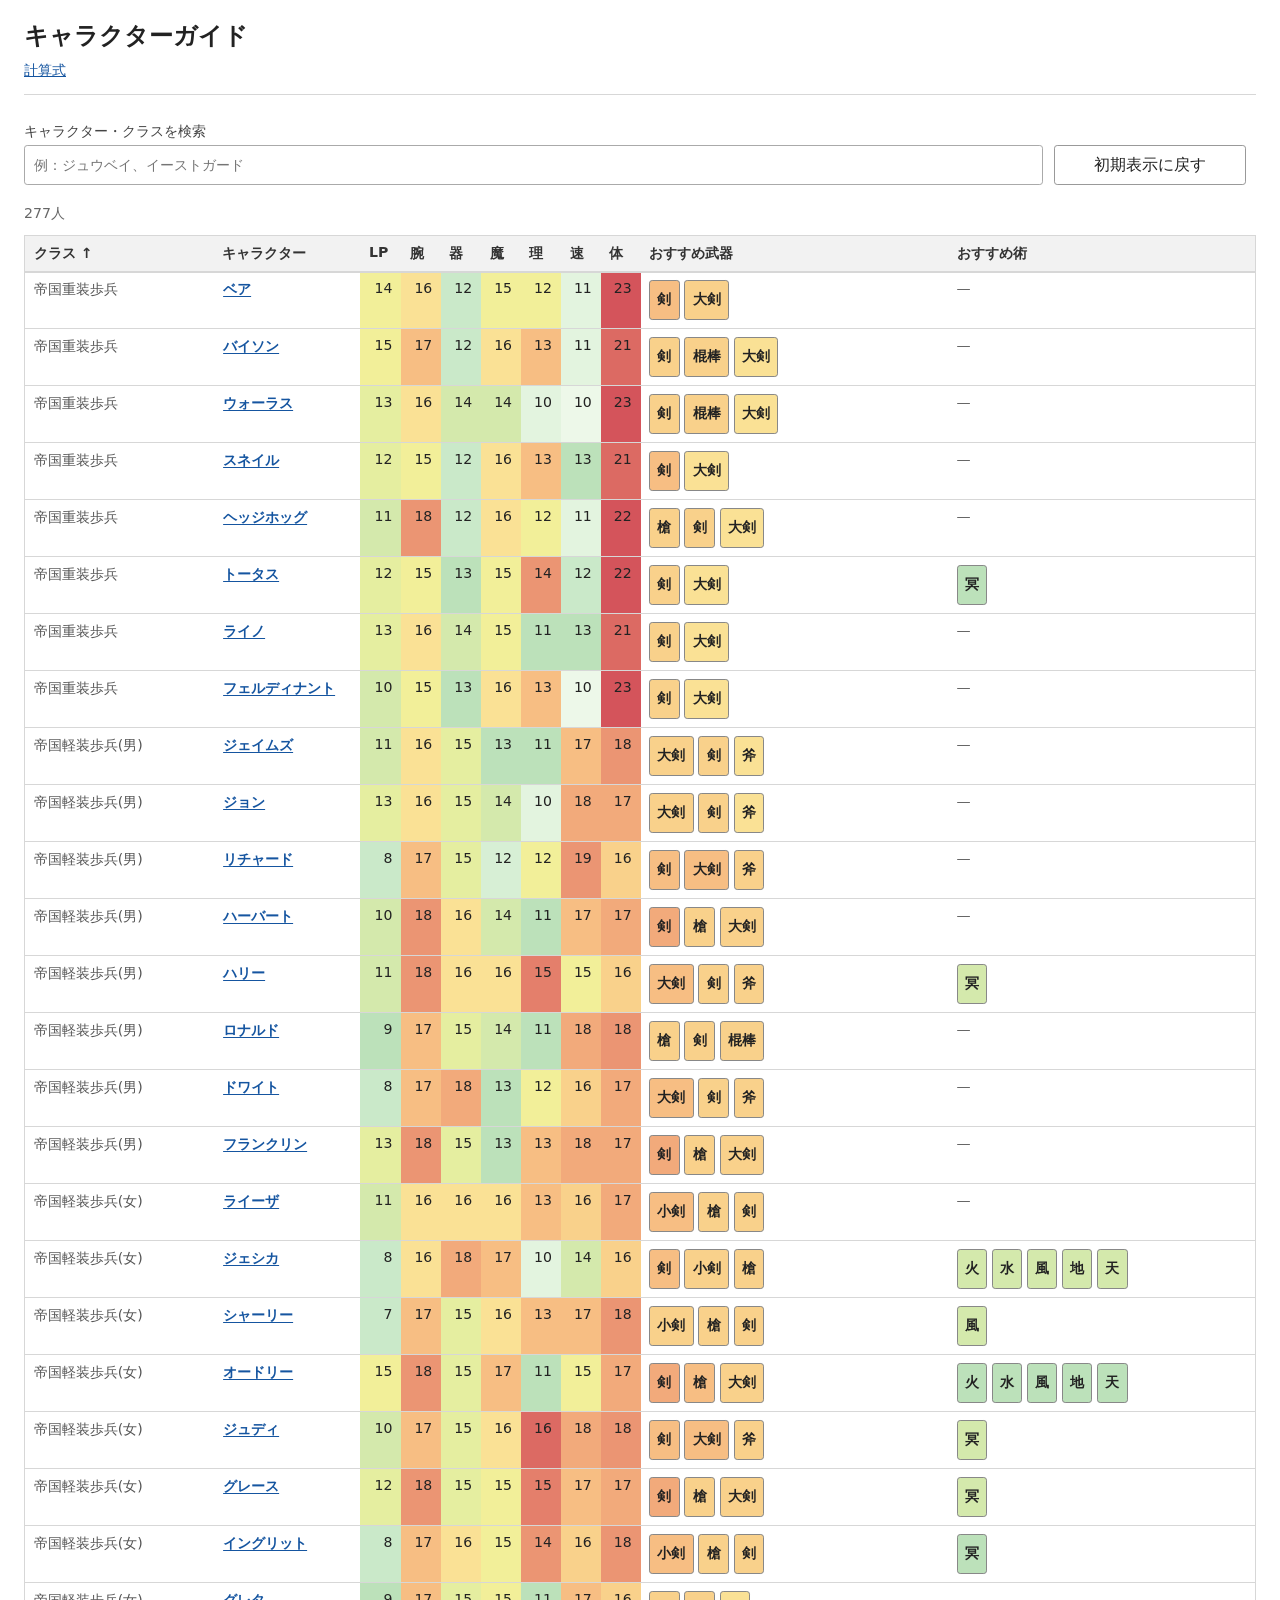
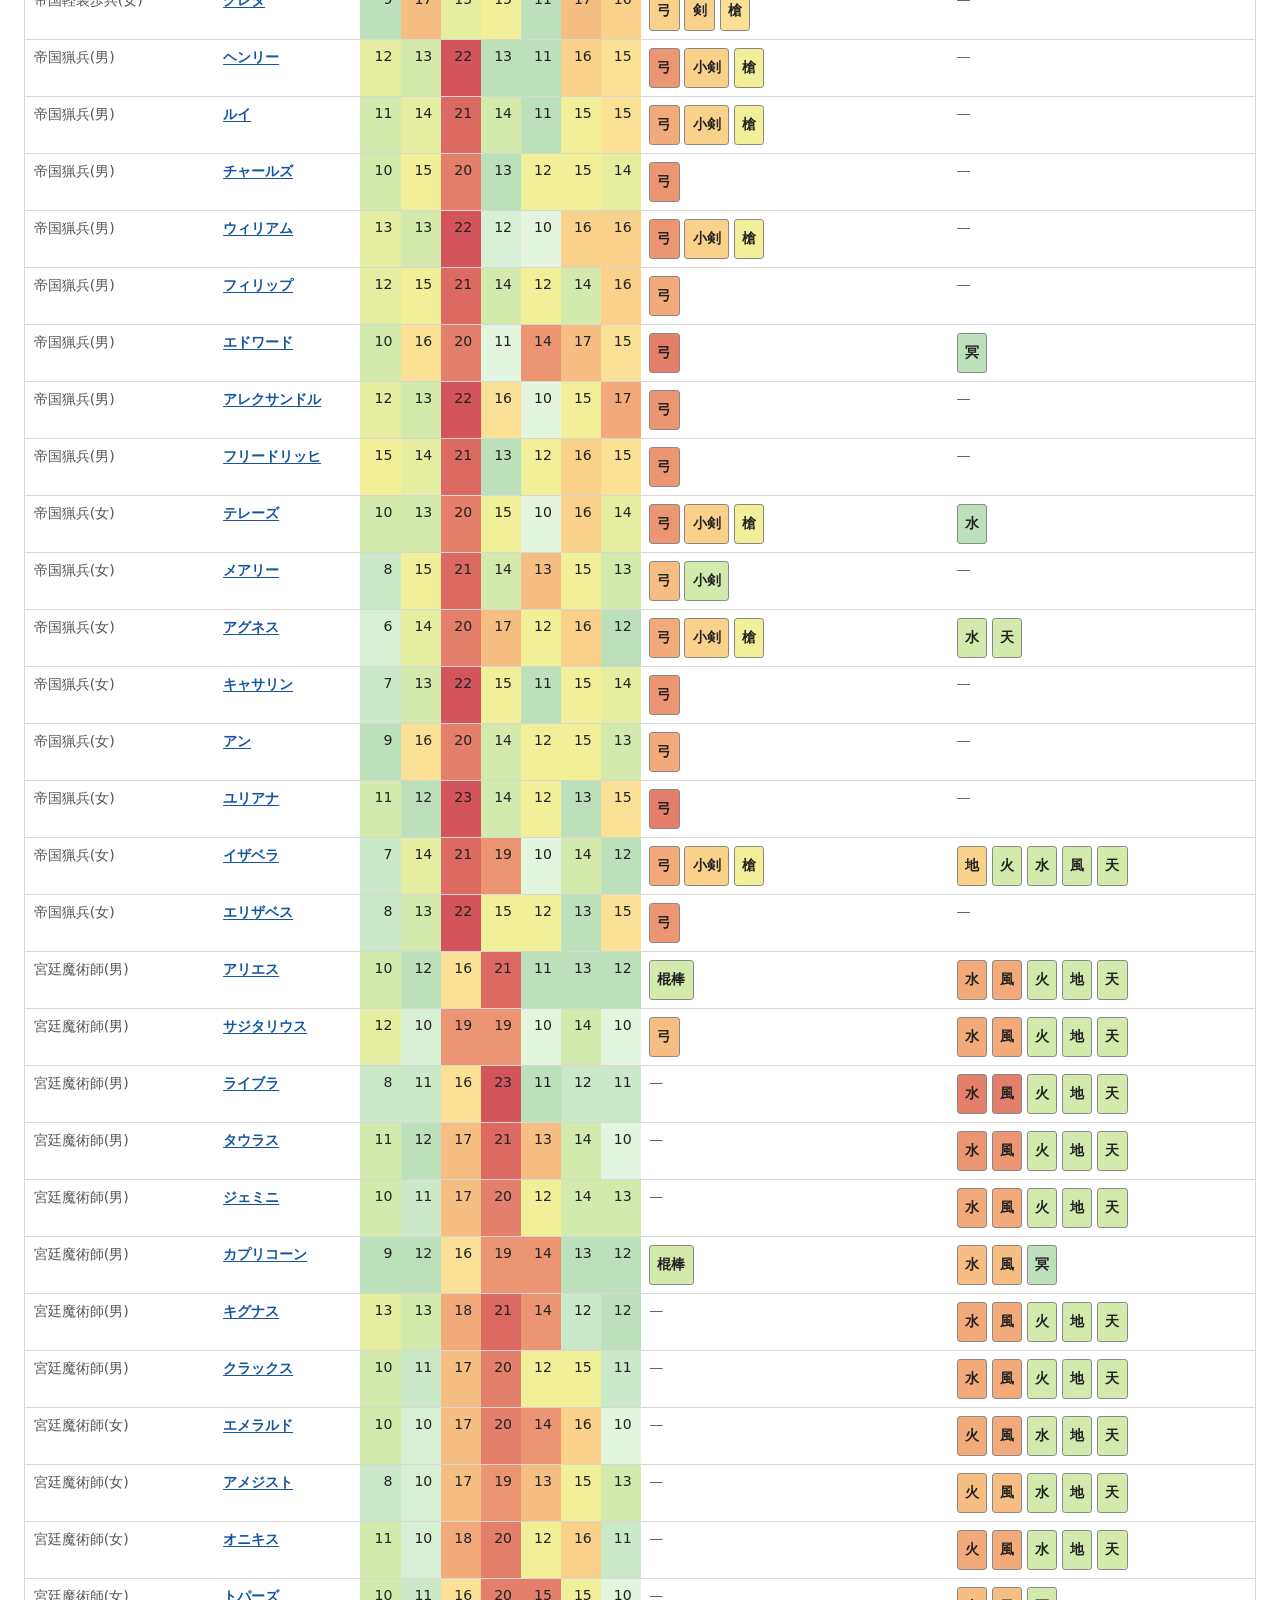
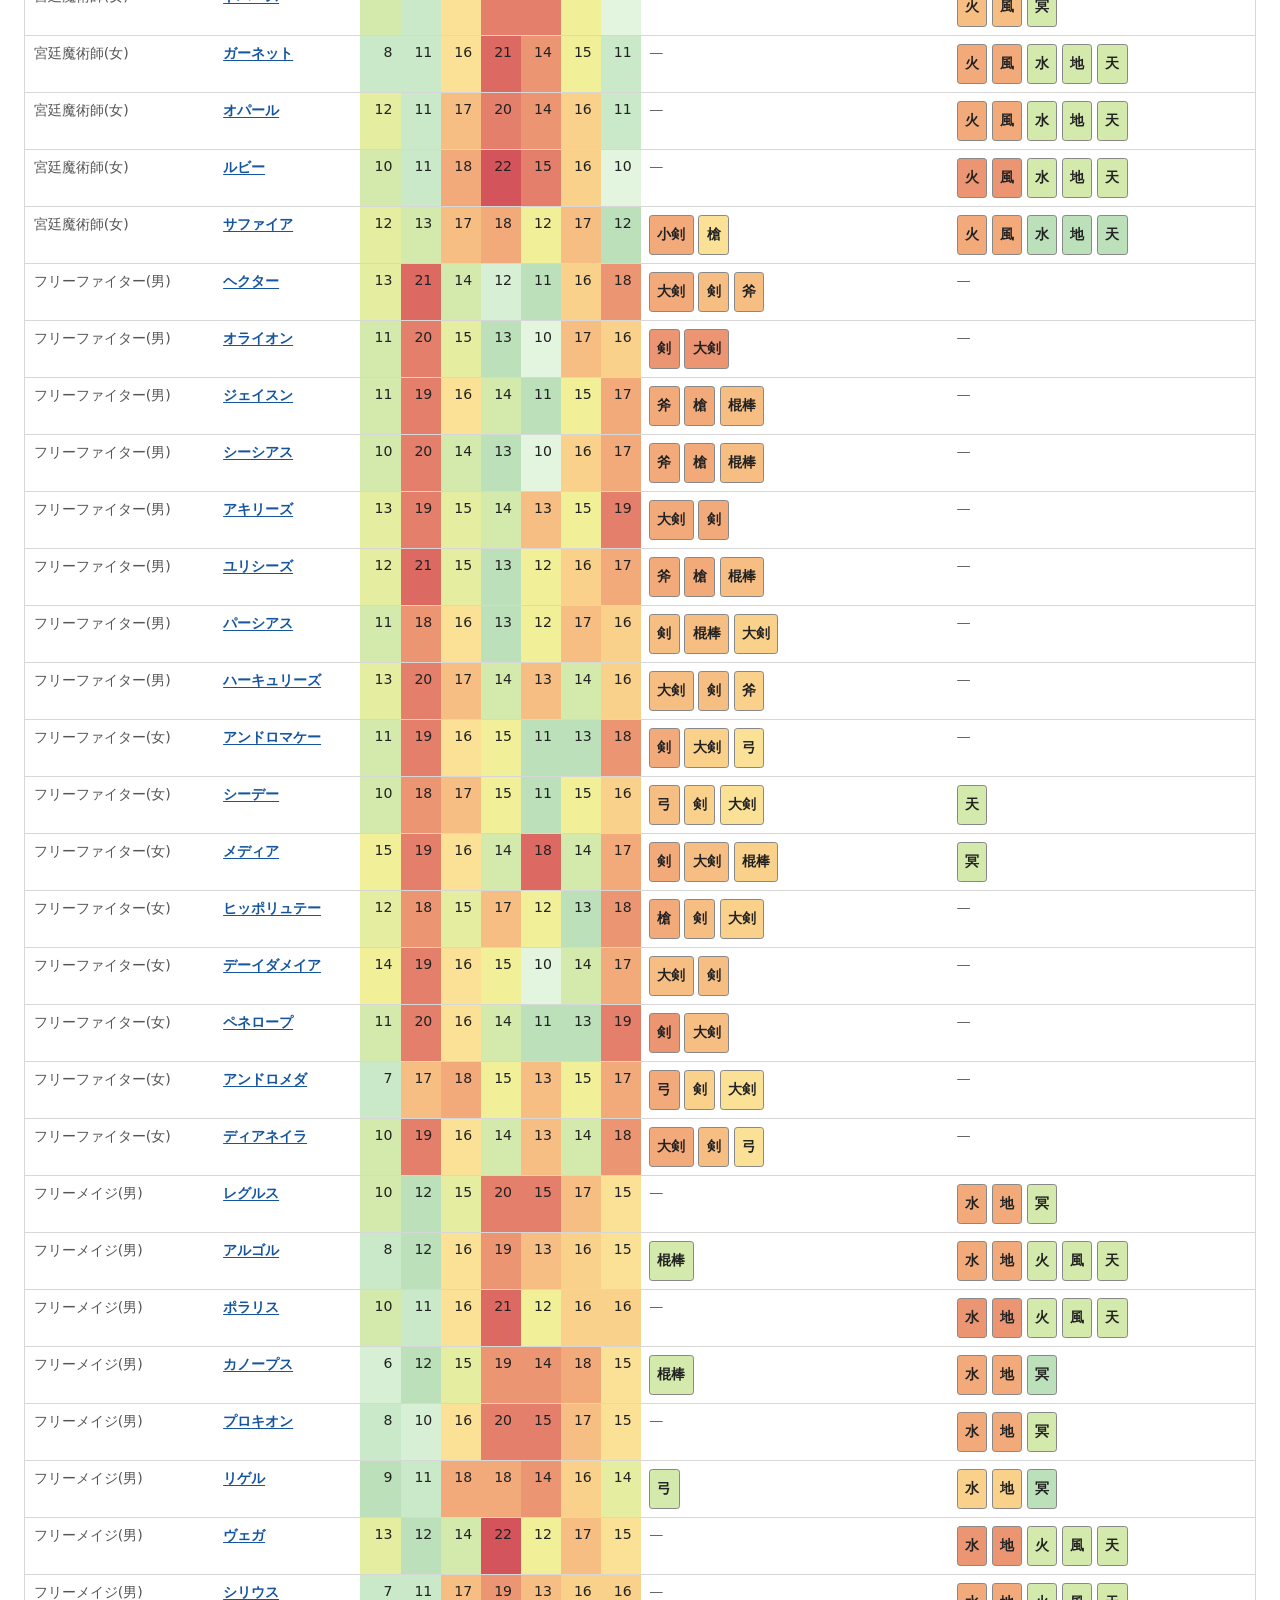
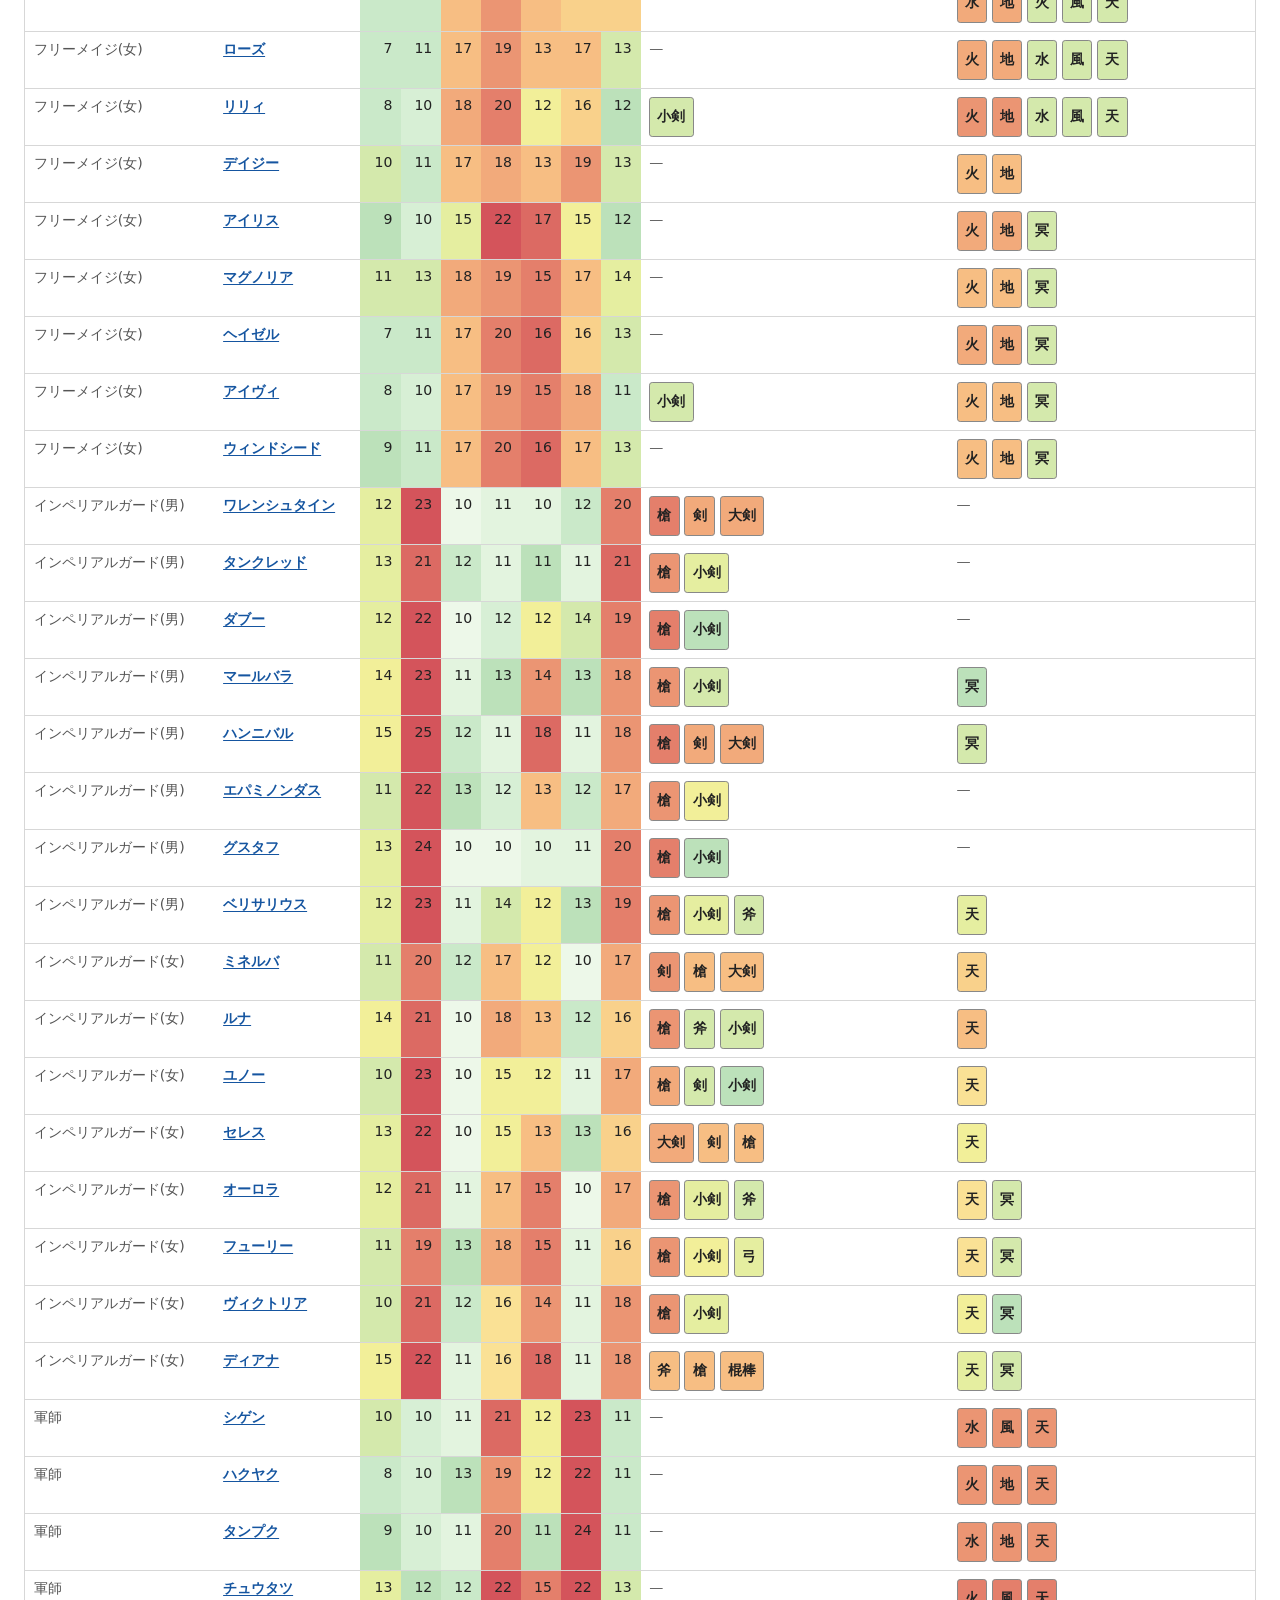
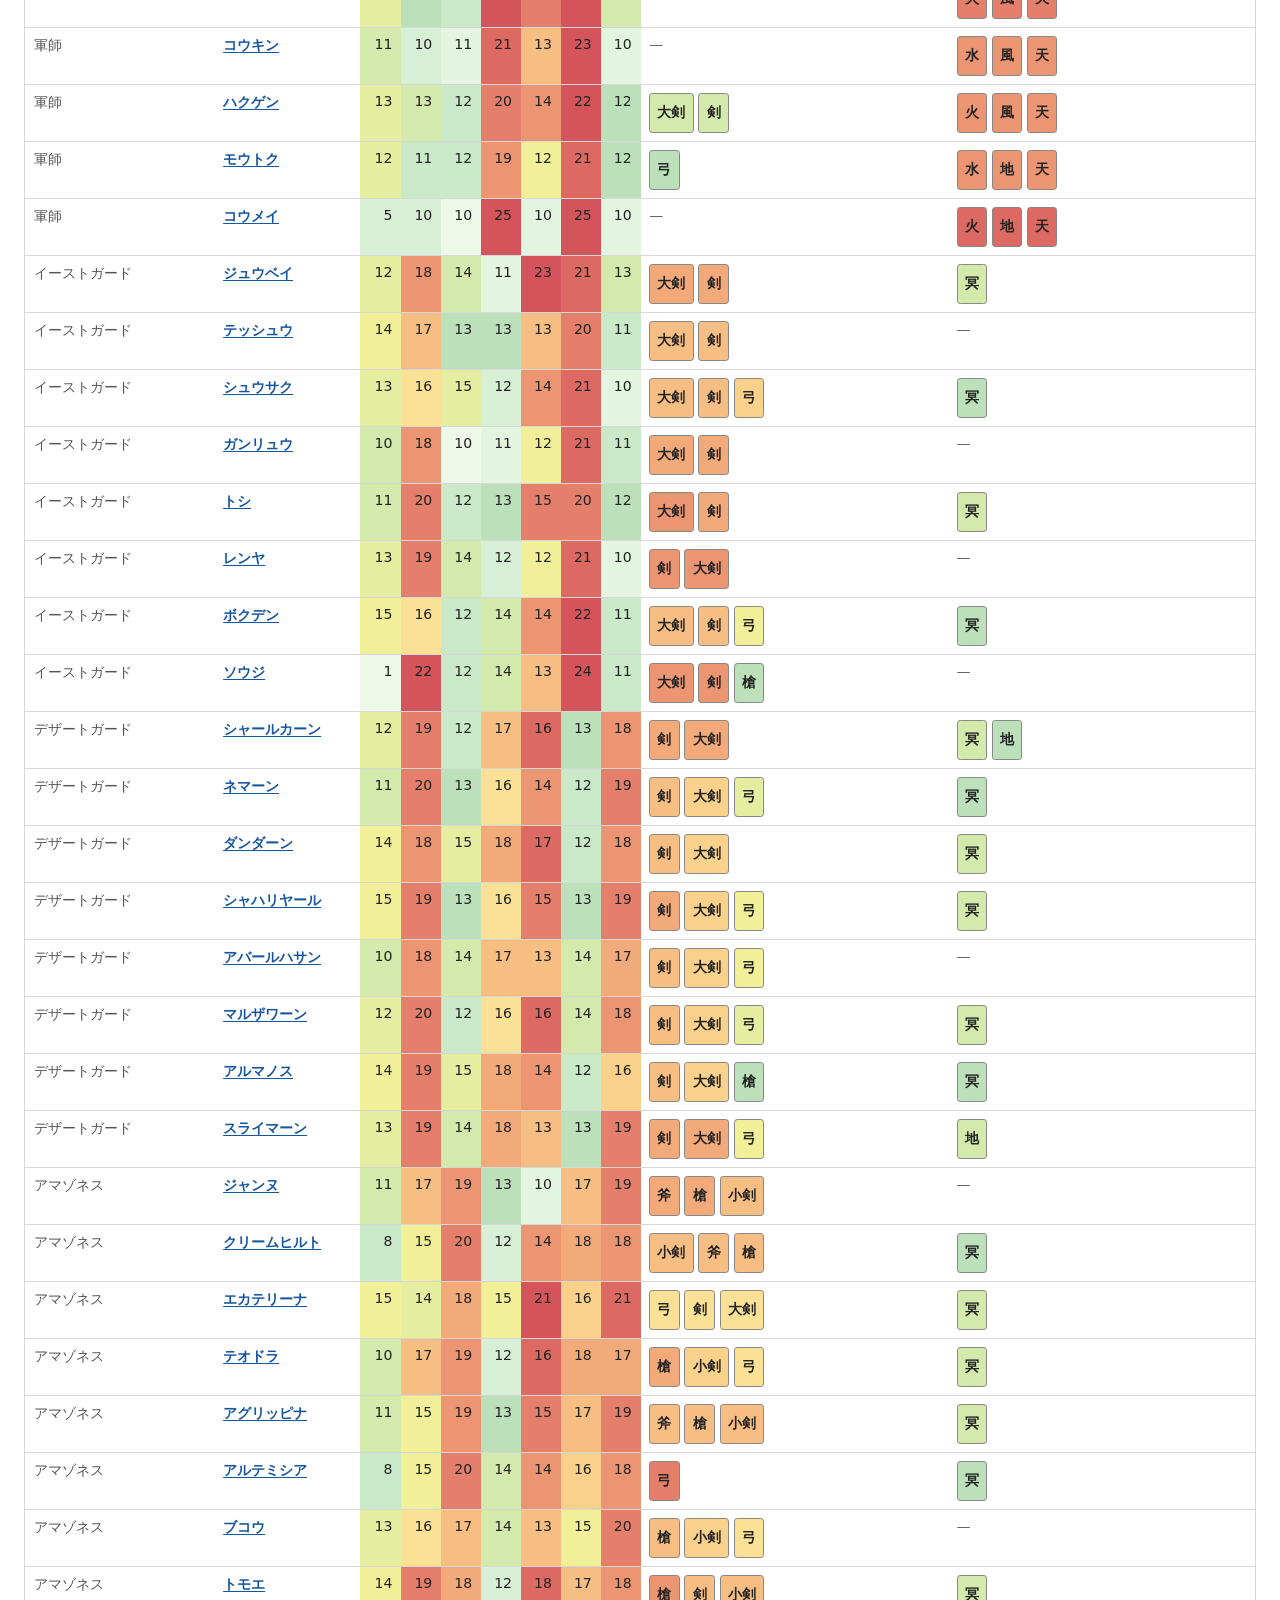
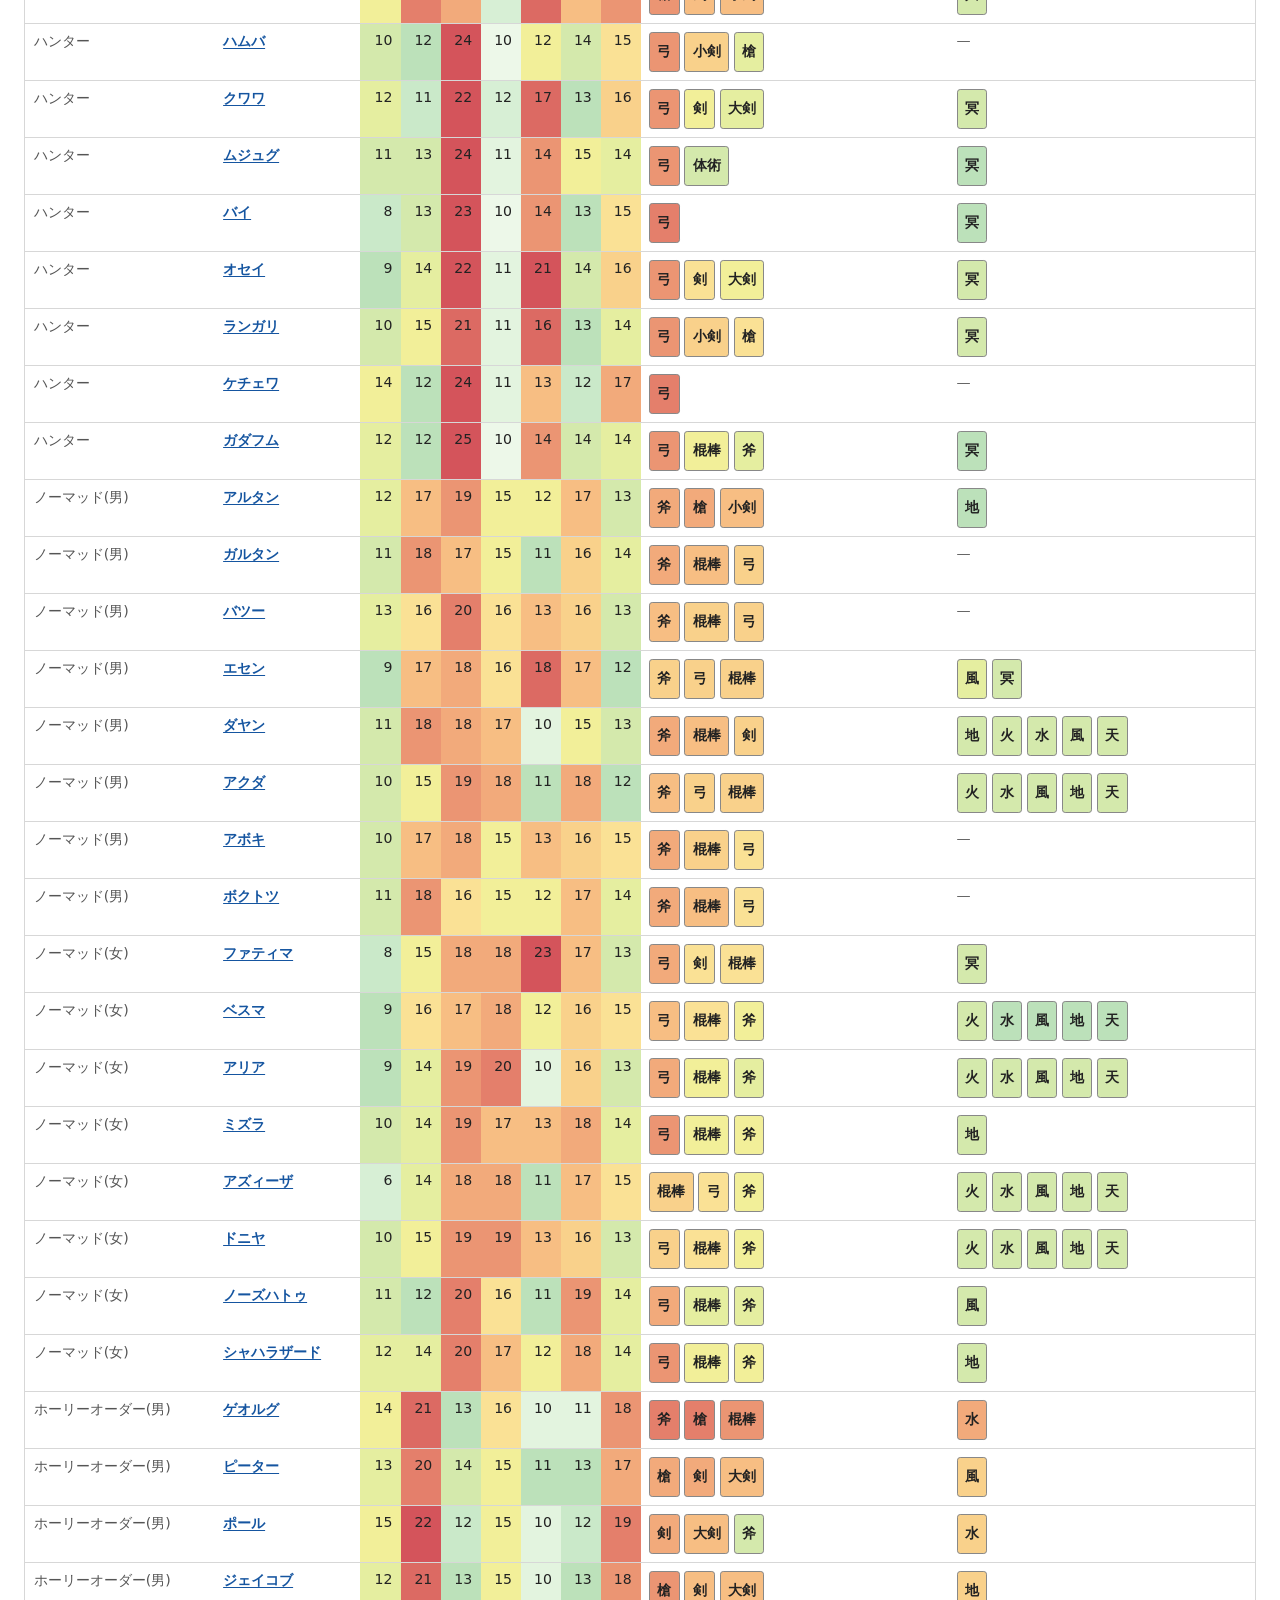
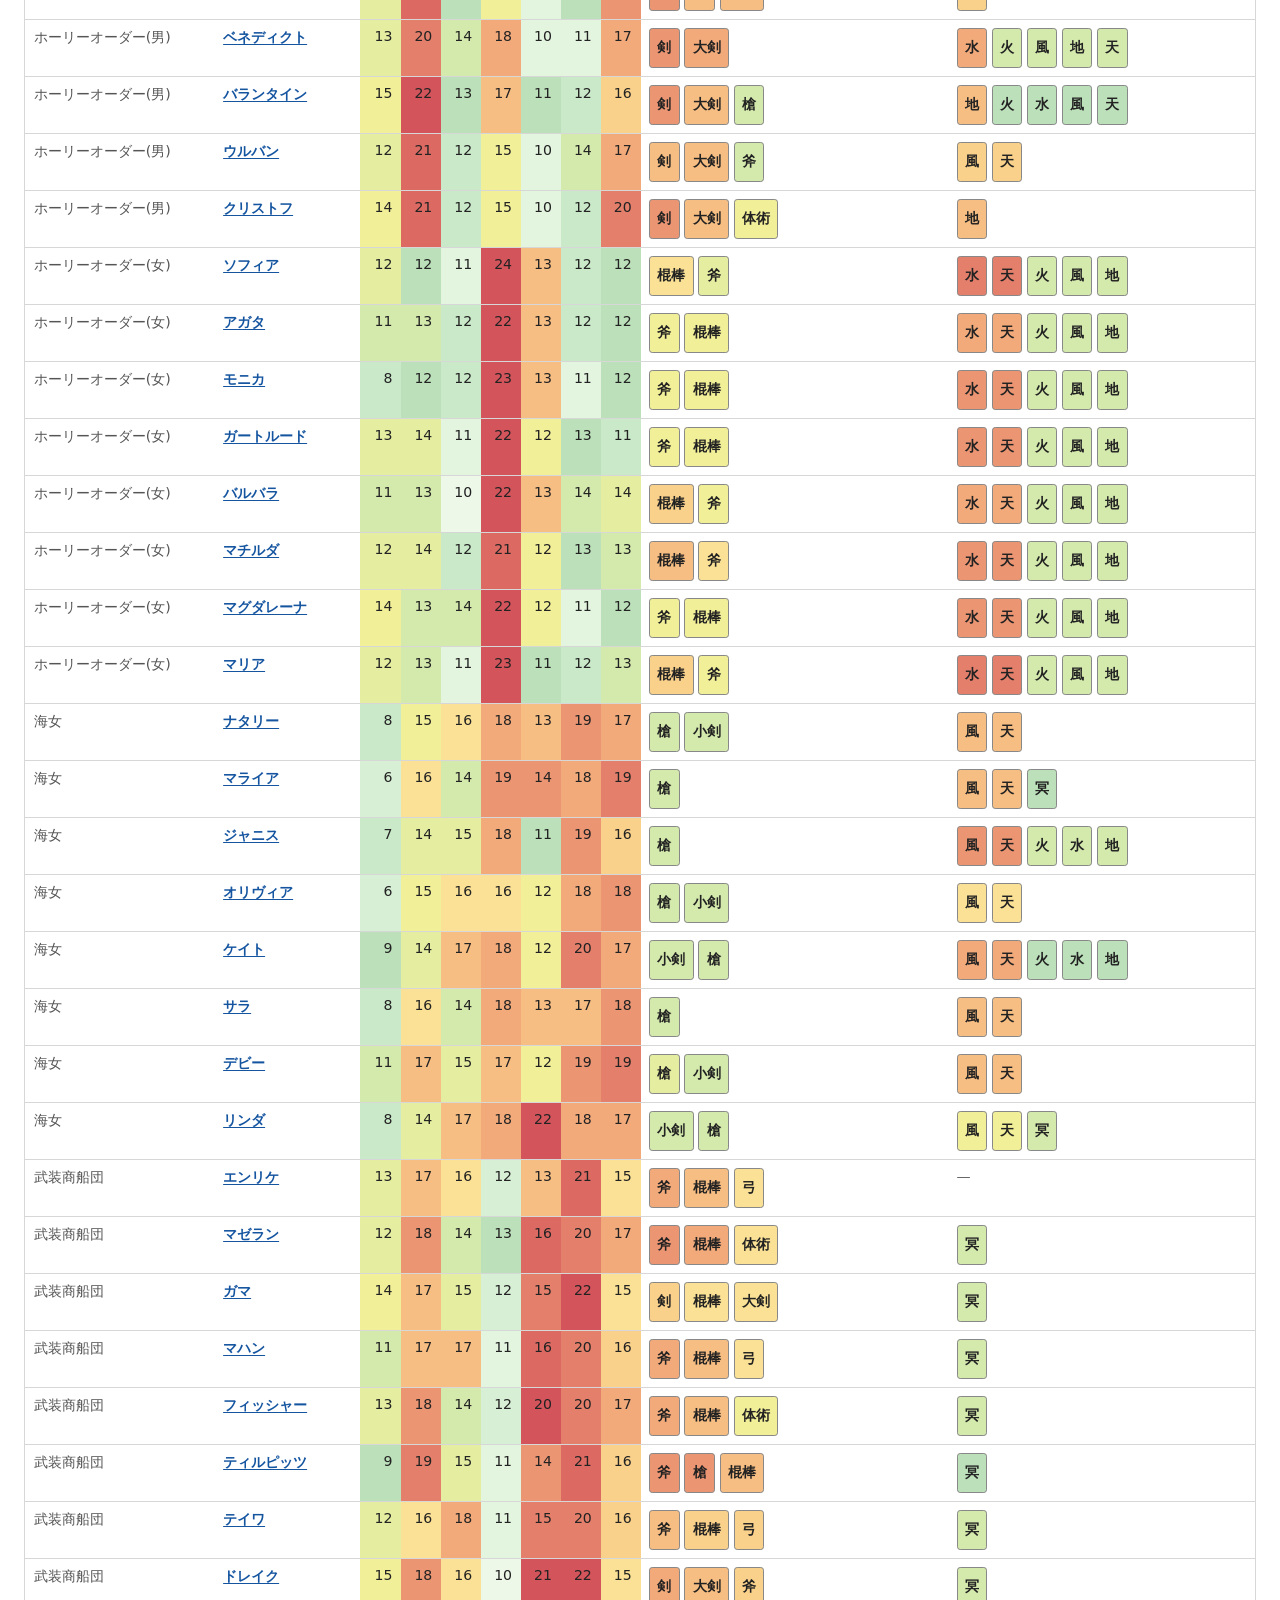
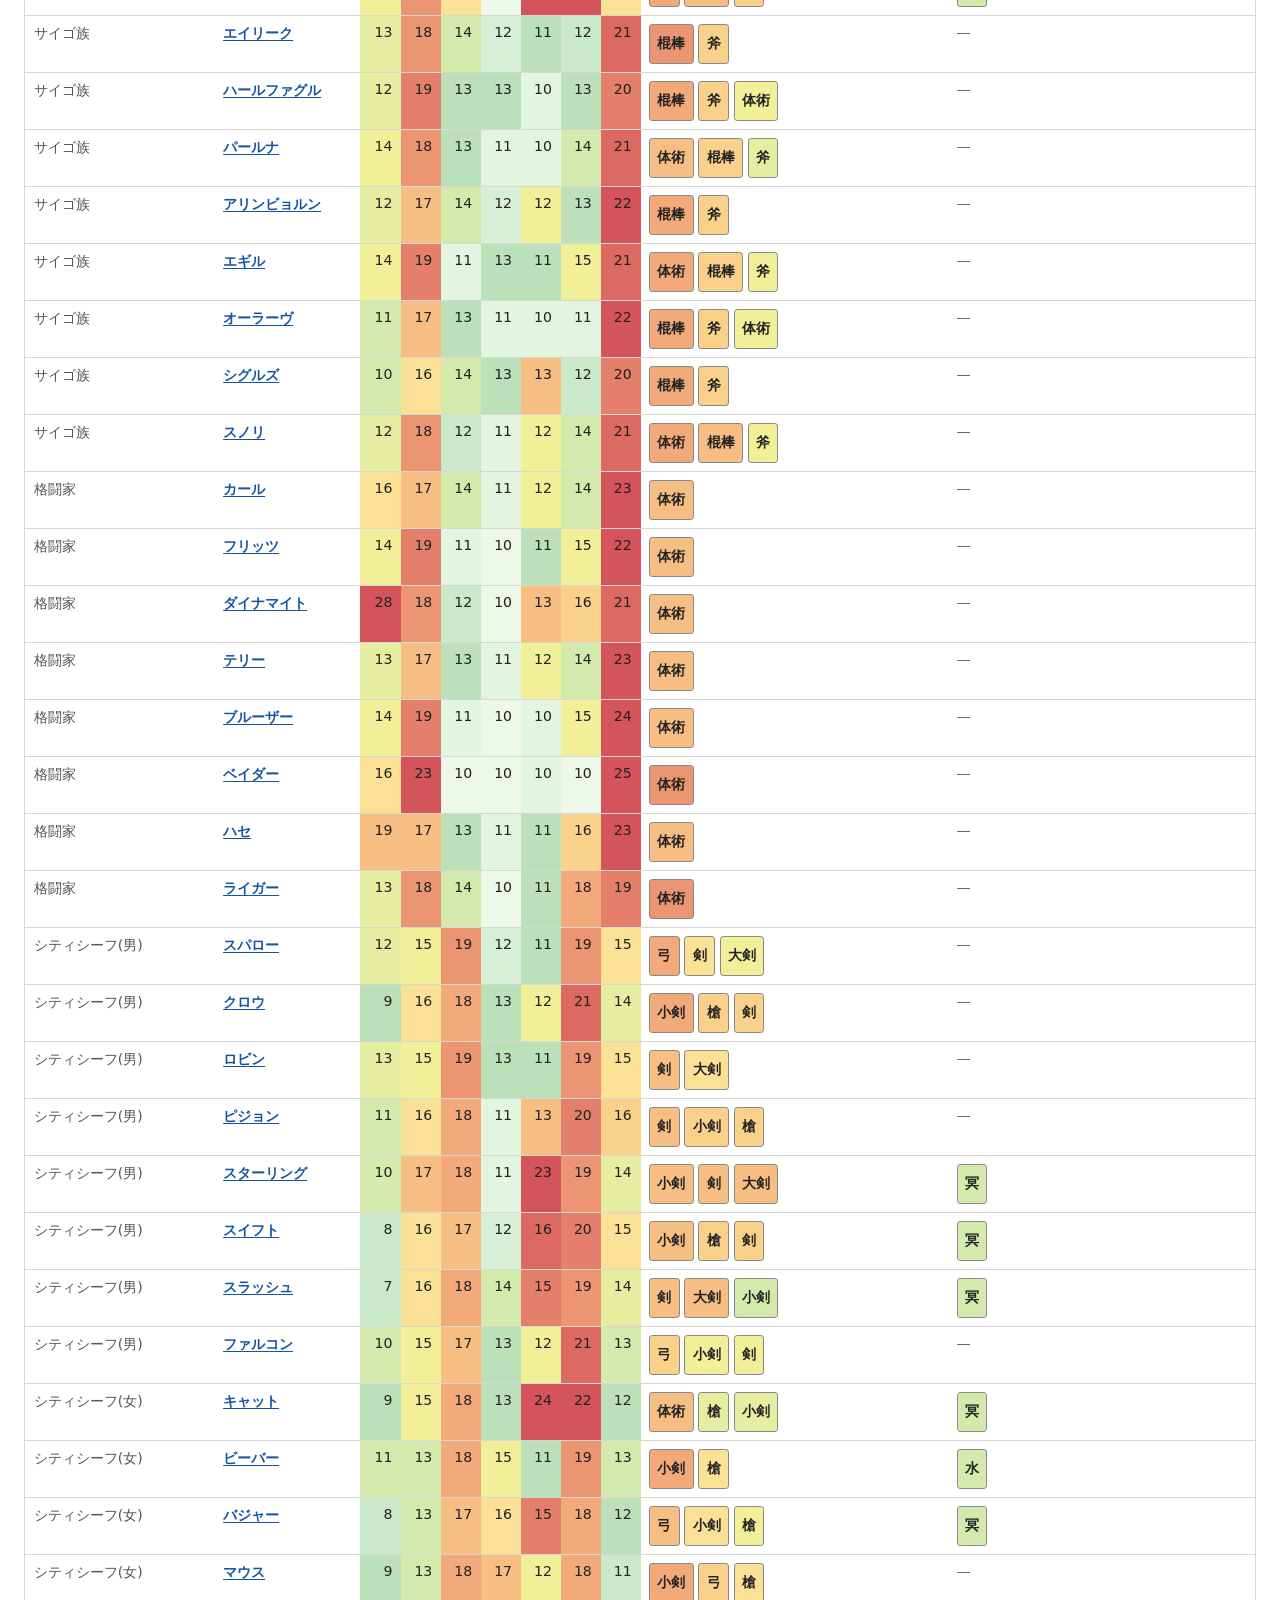
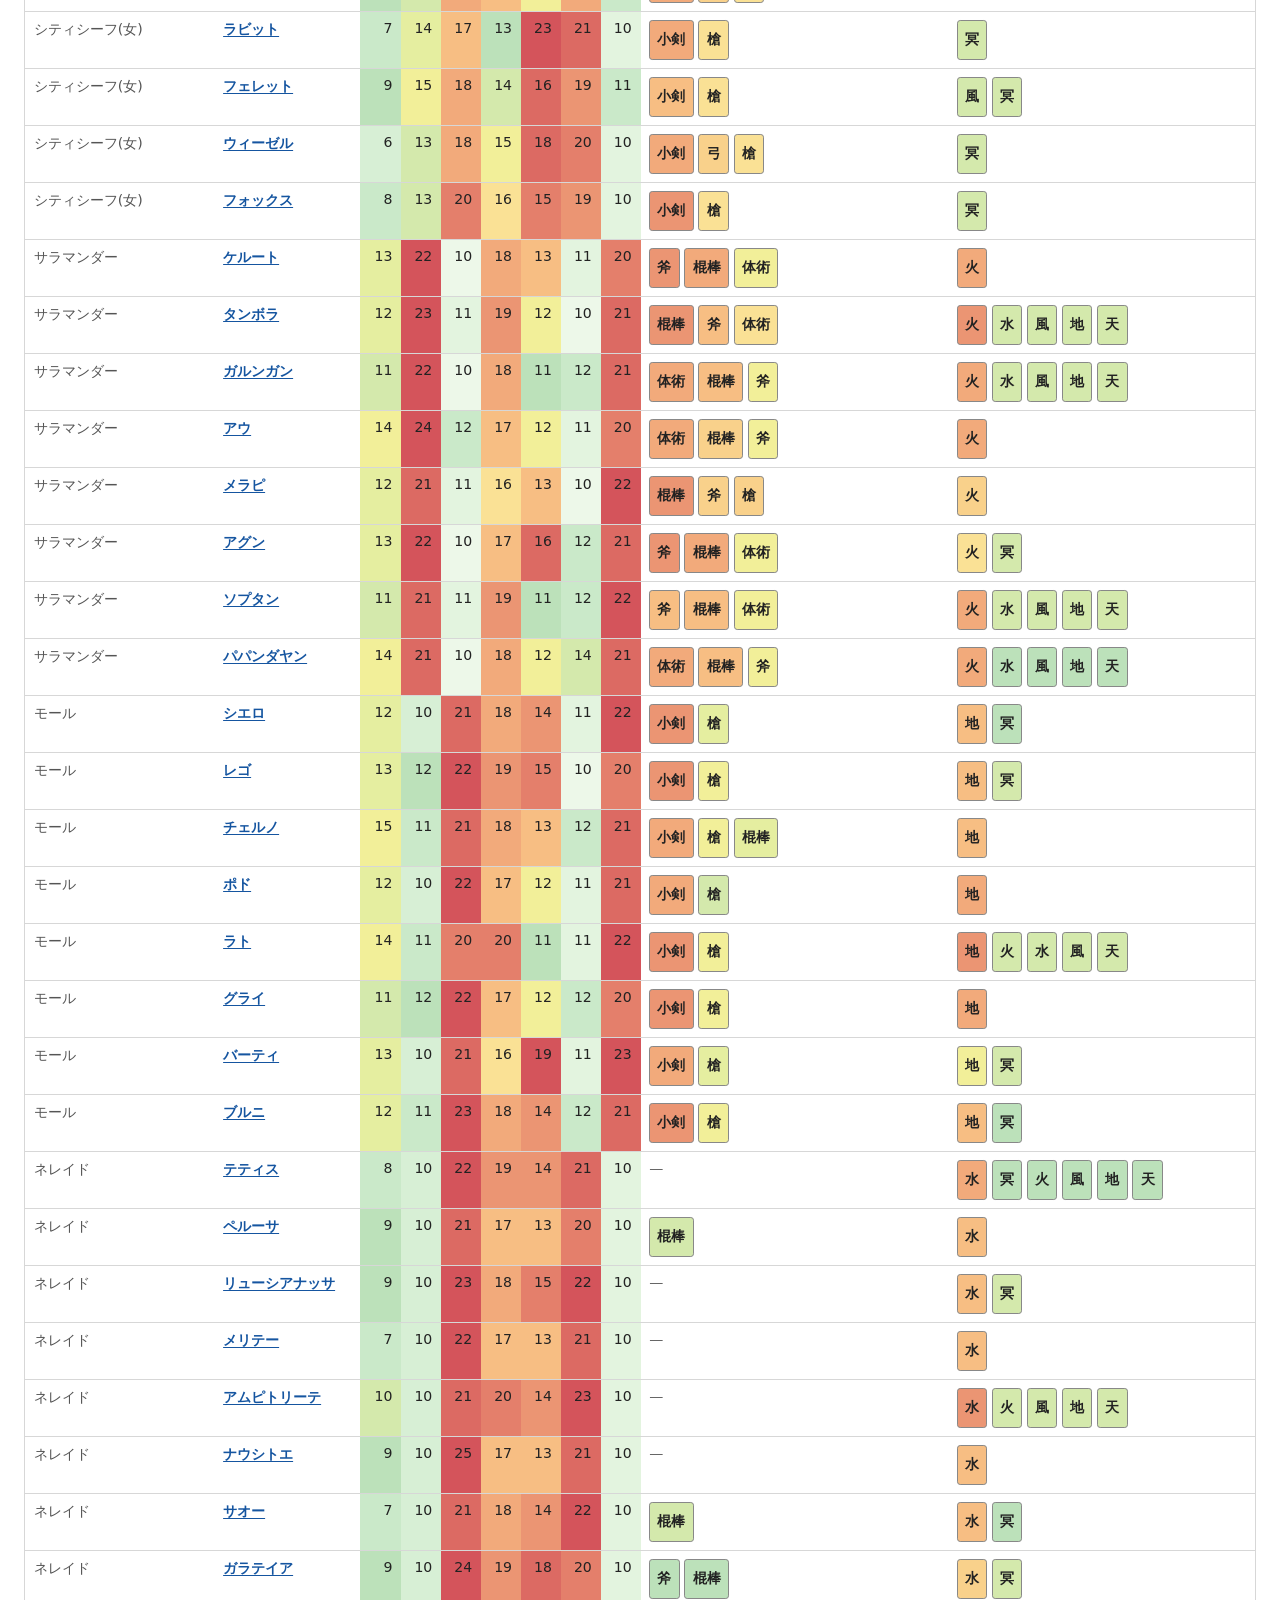
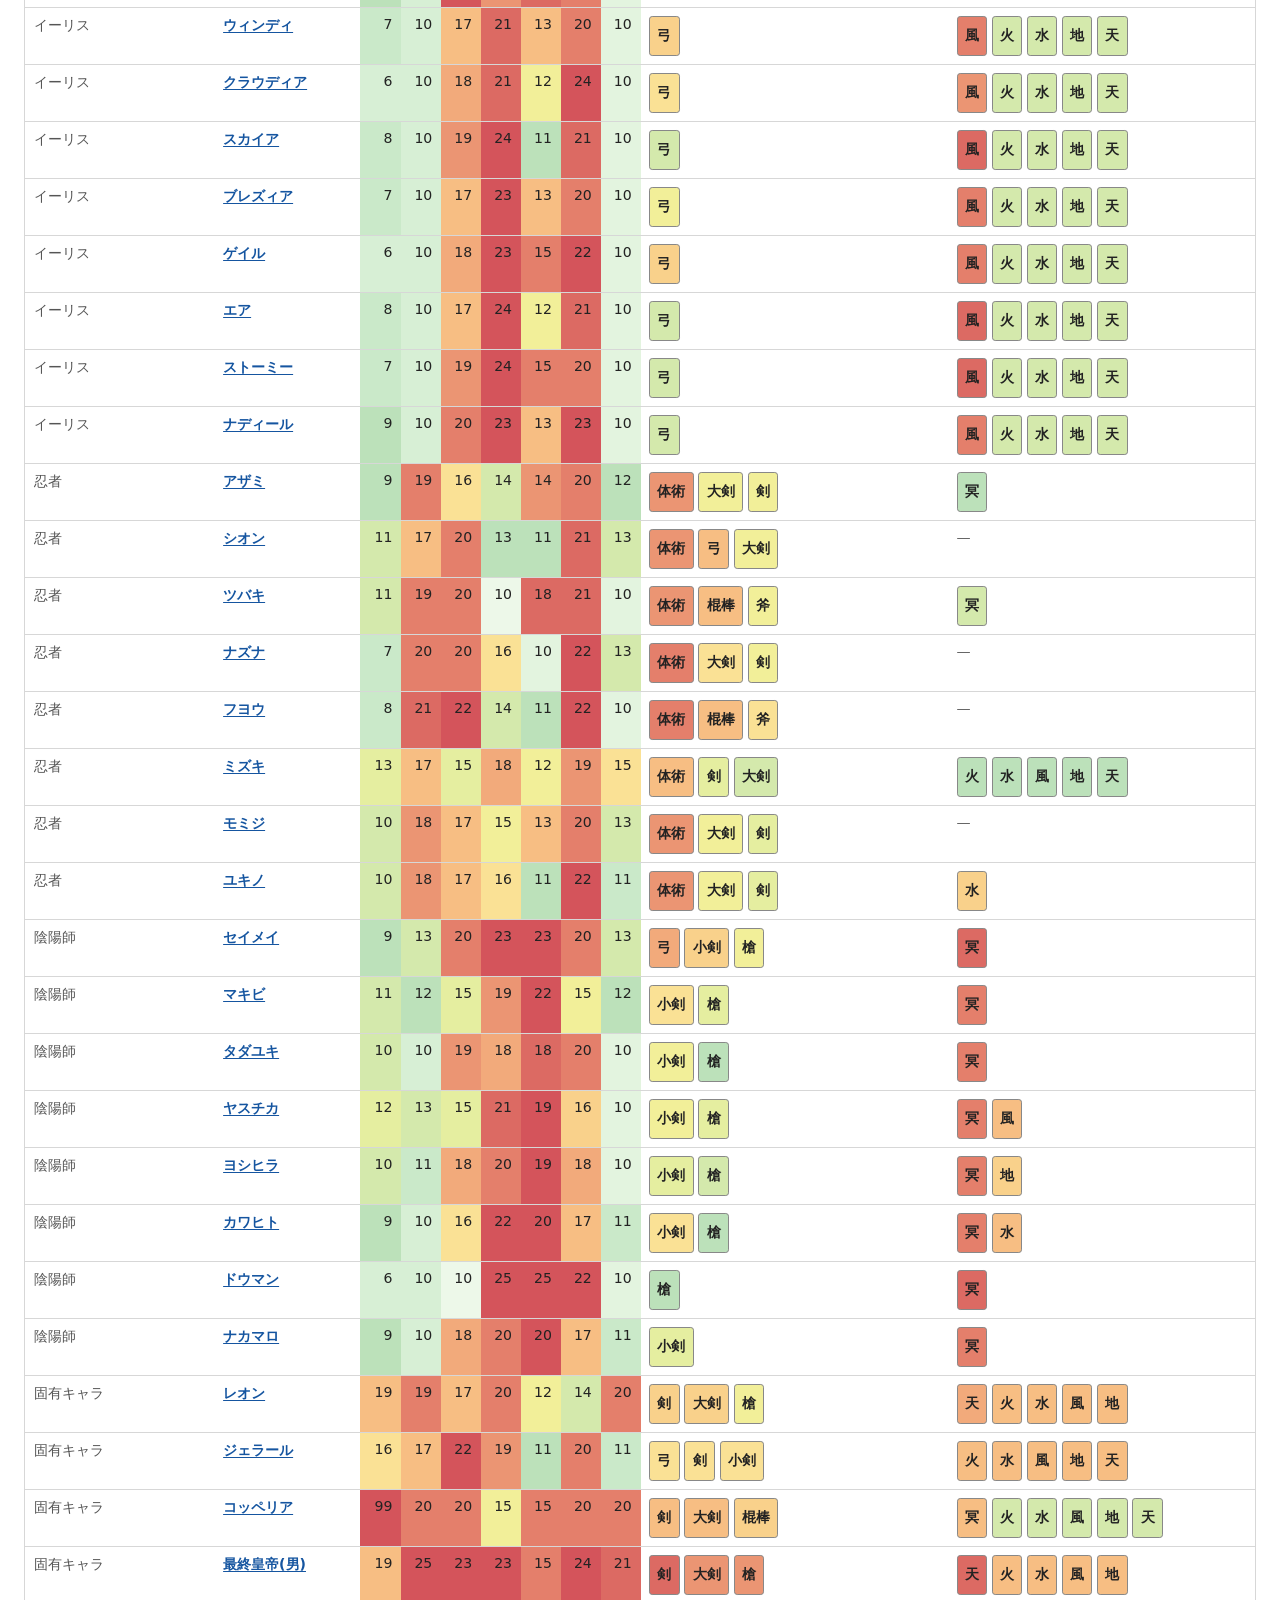
==== site/index.html @ 0f85a6f2 "Initial RS2 character guide" ====
<!doctype html>
<html lang="ja">
  <head>
    <meta charset="utf-8">
    <meta name="viewport" content="width=device-width, initial-scale=1">
    <meta name="description" content="ロマンシング サ・ガ2の仲間キャラクター向け武器ガイド">
    <title>RS2 キャラクターガイド</title>
    <link rel="icon" type="image/svg+xml" href="data:image/svg+xml,%3Csvg xmlns='http://www.w3.org/2000/svg' viewBox='0 0 64 64'%3E%3Crect width='64' height='64' rx='10' fill='%2311192c'/%3E%3Cpath d='M17 46 42 16l6 6-25 30z' fill='%23e9b758'/%3E%3Cpath d='m14 50 7-7 4 4-7 7z' fill='%23f5dfaa'/%3E%3C/svg%3E">
    <link rel="stylesheet" href="style.css">
  </head>
  <body>
    <header class="site-header">
      <h1>キャラクターガイド</h1>
      <p class="header-links"><a href="formula.html">計算式</a></p>
    </header>

    <main>
      <section class="controls" aria-label="キャラクターを絞り込む">
        <label class="search-field">
          <span>キャラクター・クラスを検索</span>
          <input id="search" type="search" autocomplete="off" placeholder="例：ジュウベイ、イーストガード">
        </label>
        <button id="reset" class="reset-button" type="button">初期表示に戻す</button>
      </section>

      <p id="result-summary" class="result-summary" aria-live="polite"></p>
      <div class="table-wrapper" tabindex="0" aria-label="横にスクロールできるキャラクター表">
        <table class="character-table">
          <thead>
            <tr>
              <th><button class="header-sort" type="button" data-sort="class" data-label="クラス">クラス</button></th>
              <th><button class="header-sort" type="button" data-sort="name" data-label="キャラクター">キャラクター</button></th>
              <th><button class="header-sort" type="button" data-sort="lp" data-label="LP">LP</button></th>
              <th><button class="header-sort" type="button" data-sort="str" data-label="腕">腕</button></th>
              <th><button class="header-sort" type="button" data-sort="dex" data-label="器">器</button></th>
              <th><button class="header-sort" type="button" data-sort="mag" data-label="魔">魔</button></th>
              <th><button class="header-sort" type="button" data-sort="logic" data-label="理">理</button></th>
              <th><button class="header-sort" type="button" data-sort="spd" data-label="速">速</button></th>
              <th><button class="header-sort" type="button" data-sort="vit" data-label="体">体</button></th>
              <th>おすすめ武器</th><th>おすすめ術</th>
            </tr>
          </thead>
          <tbody id="character-list" aria-live="polite">
            <tr><td class="loading" colspan="11">データを読み込んでいます…</td></tr>
          </tbody>
        </table>
      </div>
    </main>

    <template id="character-template">
      <tr class="character-row">
        <td class="class-name"></td>
        <th scope="row"><a class="character-name"></a></th>
        <td class="lp-value"></td>
        <td class="stat-value" data-stat="str"></td>
        <td class="stat-value" data-stat="dex"></td>
        <td class="stat-value" data-stat="mag"></td>
        <td class="stat-value" data-stat="logic"></td>
        <td class="stat-value" data-stat="spd"></td>
        <td class="stat-value" data-stat="vit"></td>
        <td><div class="recommendations" aria-label="物理武器の候補"></div></td>
        <td><div class="magic-recommendations" aria-label="おすすめ術"></div></td>
      </tr>
    </template>
    <script type="module" src="app.js"></script>
  </body>
</html>
---- site/style.css ----
:root {
  color-scheme: light;
  --ink: #222;
  --muted: #666;
  --line: #d7d7d7;
  --soft: #f6f6f6;
  --link: #1555a0;
  --focus: #225ea8;
  font-family: "Hiragino Sans", "Yu Gothic UI", system-ui, sans-serif;
  background: #fff;
  color: var(--ink);
}

* { box-sizing: border-box; }
body { min-width: 320px; margin: 0; background: #fff; }
button, input, select { font: inherit; }
button, input, select { min-height: 2.5rem; }
a { color: var(--link); }
a:focus-visible, button:focus-visible, input:focus-visible, select:focus-visible, .table-wrapper:focus-visible { outline: 3px solid var(--focus); outline-offset: 2px; }

.site-header, main { width: min(100% - 2rem, 88rem); margin: 0 auto; }
.site-header { padding: 1.25rem 0 .9rem; border-bottom: 1px solid var(--line); }
.site-header h1 { margin: 0; font-size: 1.5rem; font-weight: 700; }
.compact-header { width: min(100% - 2rem, 48rem); }.compact-header h1 { margin-top: .7rem; }
.back-link { font-size: .95rem; }.header-links { display: flex; gap: 1rem; margin: .55rem 0 0; font-size: .9rem; }.eyebrow, .header-note { color: var(--muted); font-size: .85rem; }
main { padding: 1rem 0 3rem; }

.controls { display: grid; grid-template-columns: 1fr; gap: .65rem; padding: .75rem 0; }
.controls label { display: grid; gap: .25rem; color: #444; font-size: .87rem; }
input, select { width: 100%; border: 1px solid #aaa; border-radius: .2rem; padding: .45rem .55rem; background: #fff; color: var(--ink); }
.reset-button { align-self: end; border: 1px solid #999; border-radius: .2rem; padding: .35rem .7rem; background: #fff; color: var(--ink); cursor: pointer; }
.reset-button:hover { background: var(--soft); }
.result-summary { min-height: 1.25rem; margin: .4rem 0 .7rem; color: var(--muted); font-size: .88rem; }

.table-wrapper { overflow-x: auto; border: 1px solid var(--line); }
.character-table { width: 100%; min-width: 62rem; border-collapse: separate; border-spacing: 0; font-size: .88rem; }
.character-table th, .character-table td { border-bottom: 1px solid var(--line); padding: .5rem .55rem; text-align: left; vertical-align: top; white-space: nowrap; }
.character-table thead th { position: sticky; top: 0; z-index: 10; background: #f2f2f2; color: #333; font-weight: 700; box-shadow: 0 1px 0 var(--line); }
.header-sort { min-height: 0; border: 0; padding: 0; background: transparent; color: inherit; cursor: pointer; font: inherit; font-weight: 700; text-align: left; }.header-sort:hover { text-decoration: underline; }
.character-row:hover { background: #fafafa; }.character-row th { font-weight: 700; }.class-name { color: #555; }.character-name { text-underline-offset: .15em; }
.lp-value, .stat-value { text-align: right !important; font-variant-numeric: tabular-nums; }
/* Sixteen percentile buckets from the real character distribution: low is green, high is red. */
.stat-heat-1 { background: #edf8e9; }.stat-heat-2 { background: #e3f4df; }.stat-heat-3 { background: #d7efd5; }.stat-heat-4 { background: #cae9c9; }
.stat-heat-5 { background: #bce1ba; }.stat-heat-6 { background: #d4e9ac; }.stat-heat-7 { background: #e5eea0; }.stat-heat-8 { background: #f2ef99; }
.stat-heat-9 { background: #fae195; }.stat-heat-10 { background: #f9d18b; }.stat-heat-11 { background: #f7be83; }.stat-heat-12 { background: #f2aa7b; }
.stat-heat-13 { background: #eb9573; }.stat-heat-14 { background: #e47f6b; }.stat-heat-15 { background: #dc6a63; }.stat-heat-16 { background: #d4545b; }

.recommendations, .magic-recommendations { display: flex; flex-wrap: wrap; gap: .3rem; min-width: 16rem; }
.no-recommendation { color: var(--muted); }
.recommendation-item { position: relative; }.recommendation-button { border: 1px solid #888; border-radius: .2rem; padding: .2rem .45rem; color: #222; cursor: pointer; font-size: .85rem; font-weight: 600; }.recommendation-button:hover, .recommendation-button[aria-expanded="true"] { filter: brightness(.94); }
.recommendation-evidence { position: absolute; z-index: 5; top: calc(100% + .3rem); left: 0; width: min(22rem, 70vw); padding: .45rem .55rem; border: 1px solid #aaa; background: #fff; box-shadow: 0 2px 5px rgb(0 0 0 / 12%); font-size: .84rem; line-height: 1.5; white-space: normal; }.recommendation-evidence p { margin: .08rem 0; }.recommendation-evidence .recommendation-score { margin-top: .4rem; padding-top: .35rem; border-top: 1px solid var(--line); font-weight: 700; }.reason { color: var(--muted); }
.magic-cell { display: flex; flex-wrap: wrap; gap: .3rem; min-width: 8rem; white-space: normal !important; line-height: 1.45; }.magic-stat { display: inline-block; padding: .15rem .3rem; white-space: nowrap; }.magic-bonus { align-self: center; color: #555; font-size: .82rem; white-space: nowrap; }.loading, .empty { padding: 1.5rem; color: var(--muted); text-align: center !important; white-space: normal !important; }

.detail-page { width: min(100% - 2rem, 48rem); }.detail-heading { margin-bottom: 1.25rem; }.detail-heading h2 { margin: .25rem 0 0; font-size: 1.7rem; }.detail-heading .class-name { margin: 0; }.state-select { display: grid; gap: .25rem; width: min(100%, 16rem); margin-top: .9rem; color: #444; font-size: .9rem; }
.detail-section { margin: 0 0 1.4rem; padding-bottom: 1.25rem; border-bottom: 1px solid var(--line); }.detail-section h2 { margin: 0 0 .7rem; font-size: 1.15rem; }.section-note { margin: -.3rem 0 .8rem; color: var(--muted); font-size: .9rem; }
.stat-grid { display: grid; grid-template-columns: repeat(2, minmax(0, 1fr)); gap: .35rem; margin: 0; }.stat { display: flex; justify-content: space-between; padding: .45rem .55rem; border: 1px solid var(--line); }.stat dt { color: var(--muted); }.stat dd { margin: 0; font-weight: 700; }
.detail-recommendations { margin: 0; padding-left: 2rem; }.detail-recommendations li { margin: 0 0 .75rem; padding: .6rem; border: 1px solid var(--line); }.detail-recommendations h3 { margin: 0 0 .25rem; font-size: 1rem; }.detail-recommendations p { margin: .15rem 0; line-height: 1.5; font-size: .92rem; }.detail-recommendations .detail-score { margin-top: .45rem; padding-top: .35rem; border-top: 1px solid var(--line); font-weight: 700; }.magic-detail { line-height: 1.6; }.sources ul { margin: 0; padding-left: 1.25rem; }.sources li { margin: .45rem 0; }
.formula-page { line-height: 1.65; }.formula-page > .section-note { margin-top: 0; }.formula { overflow-x: auto; margin: .65rem 0; padding: .55rem .65rem; border-left: 3px solid #999; background: var(--soft); font-family: ui-monospace, "Cascadia Code", monospace; font-size: .9rem; white-space: nowrap; }.formula-definitions { margin: .75rem 0; }.formula-definitions div { margin: .55rem 0; }.formula-definitions dt { font-weight: 700; }.formula-definitions dd { margin: .1rem 0 0; }.formula-page ul { margin: .6rem 0; padding-left: 1.3rem; }.formula-page li { margin: .35rem 0; }

@media (min-width: 42rem) {
  .site-header, main { width: min(100% - 3rem, 88rem); }.controls { grid-template-columns: minmax(16rem, 1fr) 12rem auto; align-items: end; }.detail-stats { grid-template-columns: repeat(4, minmax(0, 1fr)); }
}

/* On screens wide enough for the table, avoid an overflow ancestor so sticky
   headers attach to the viewport rather than to the horizontal scroller. */
@media (min-width: 64rem) {
  .table-wrapper { overflow: visible; }
}
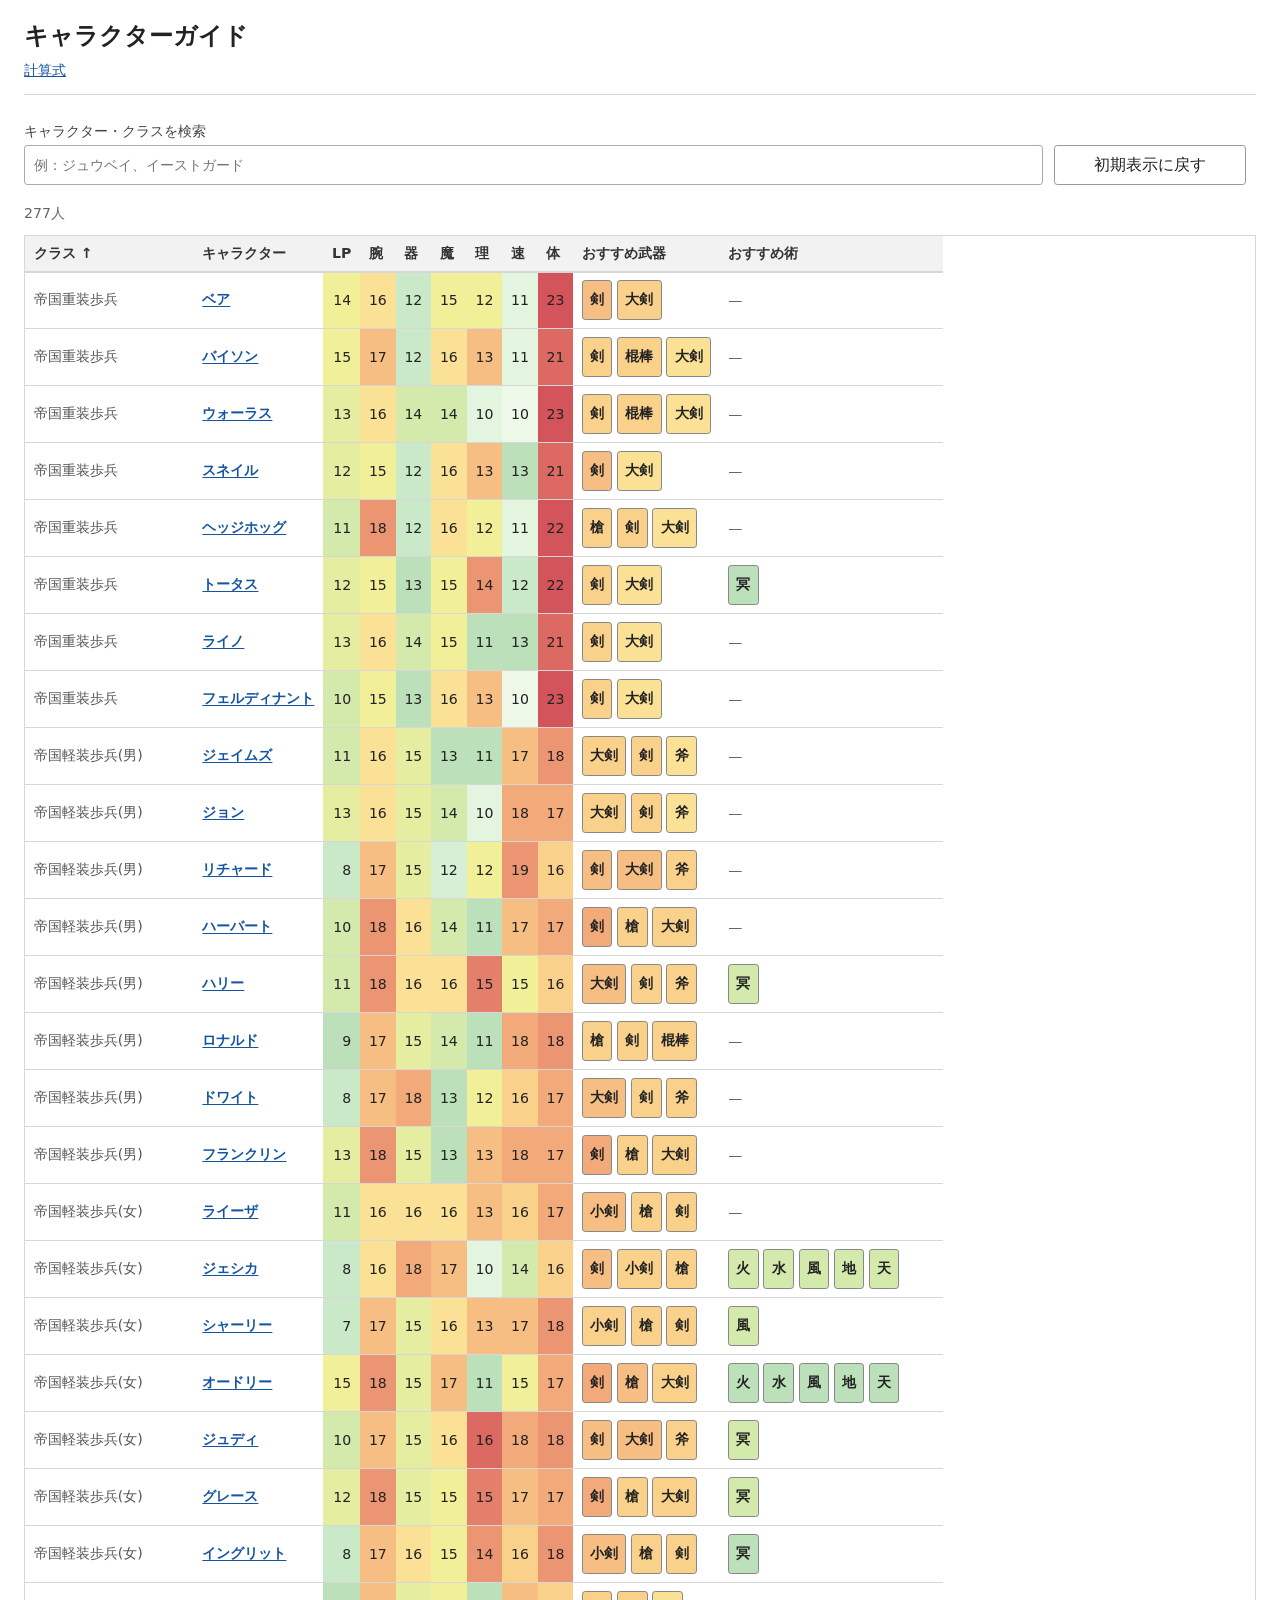
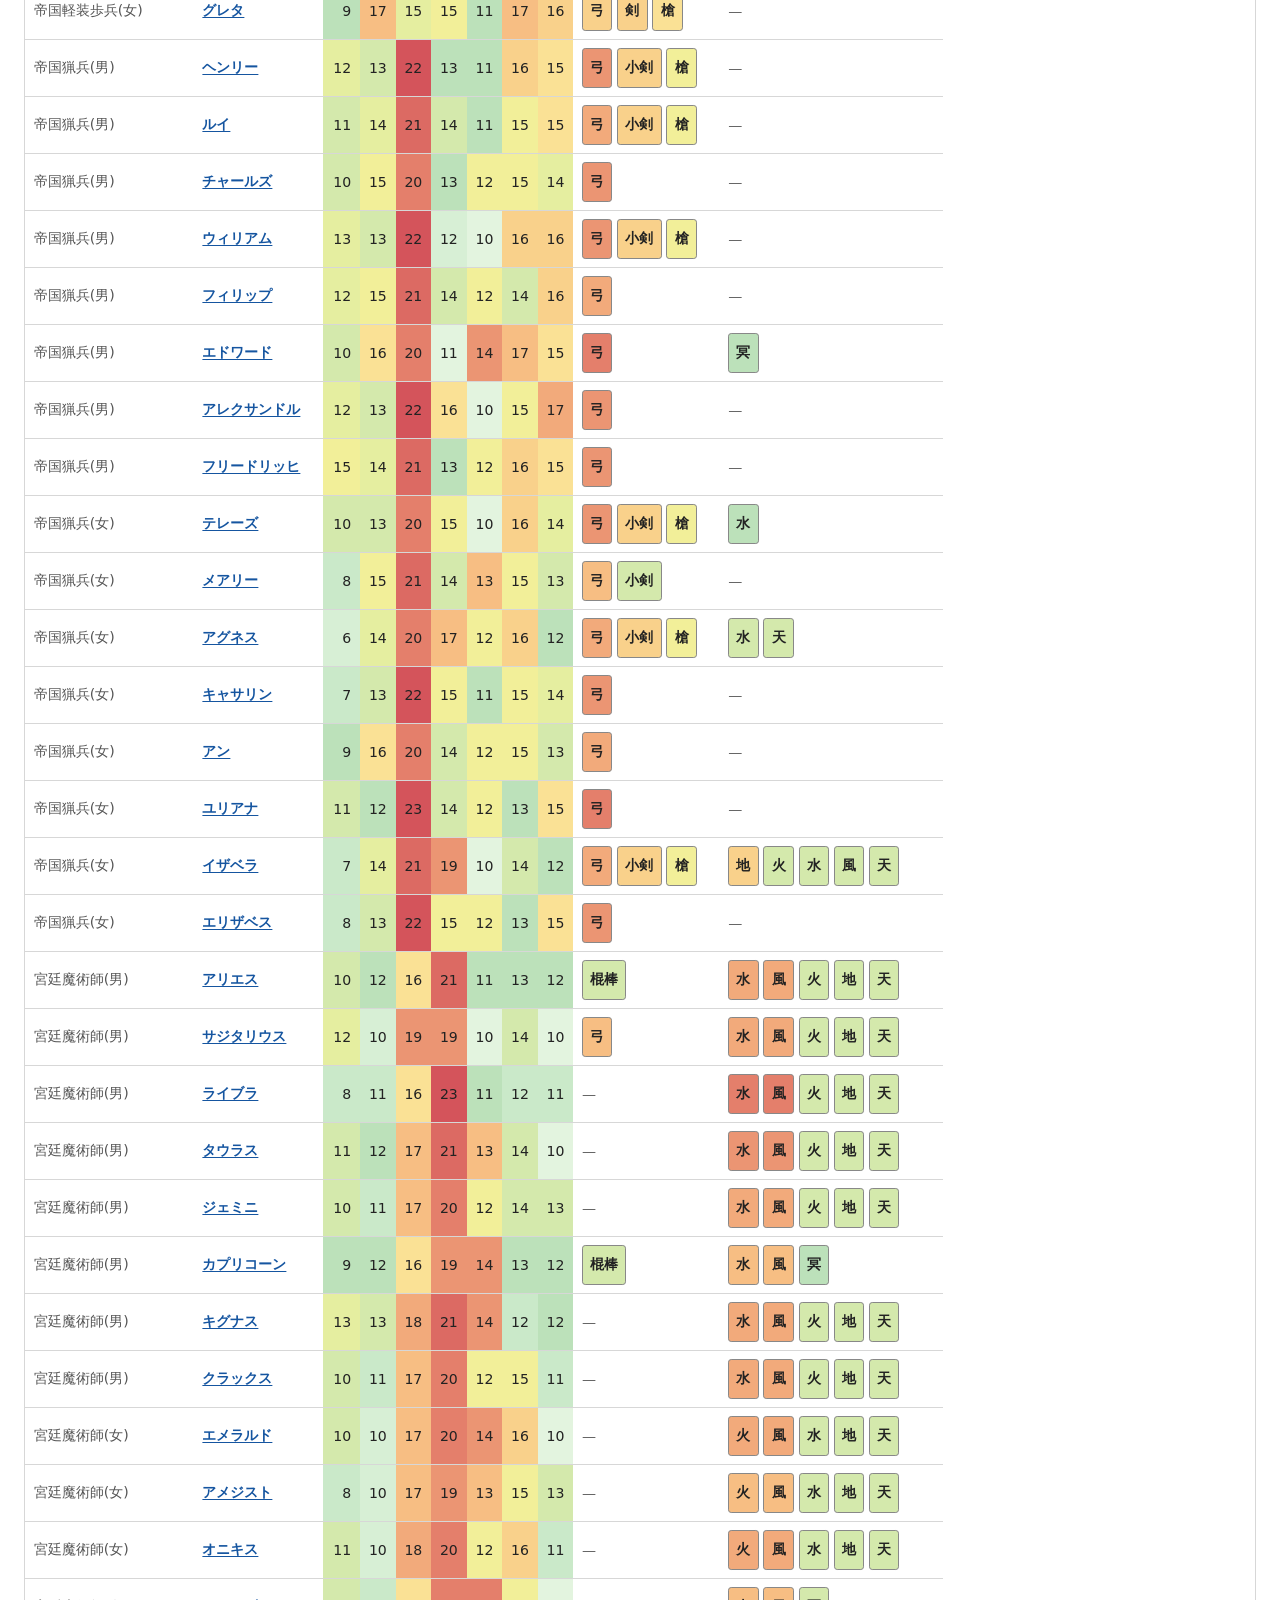
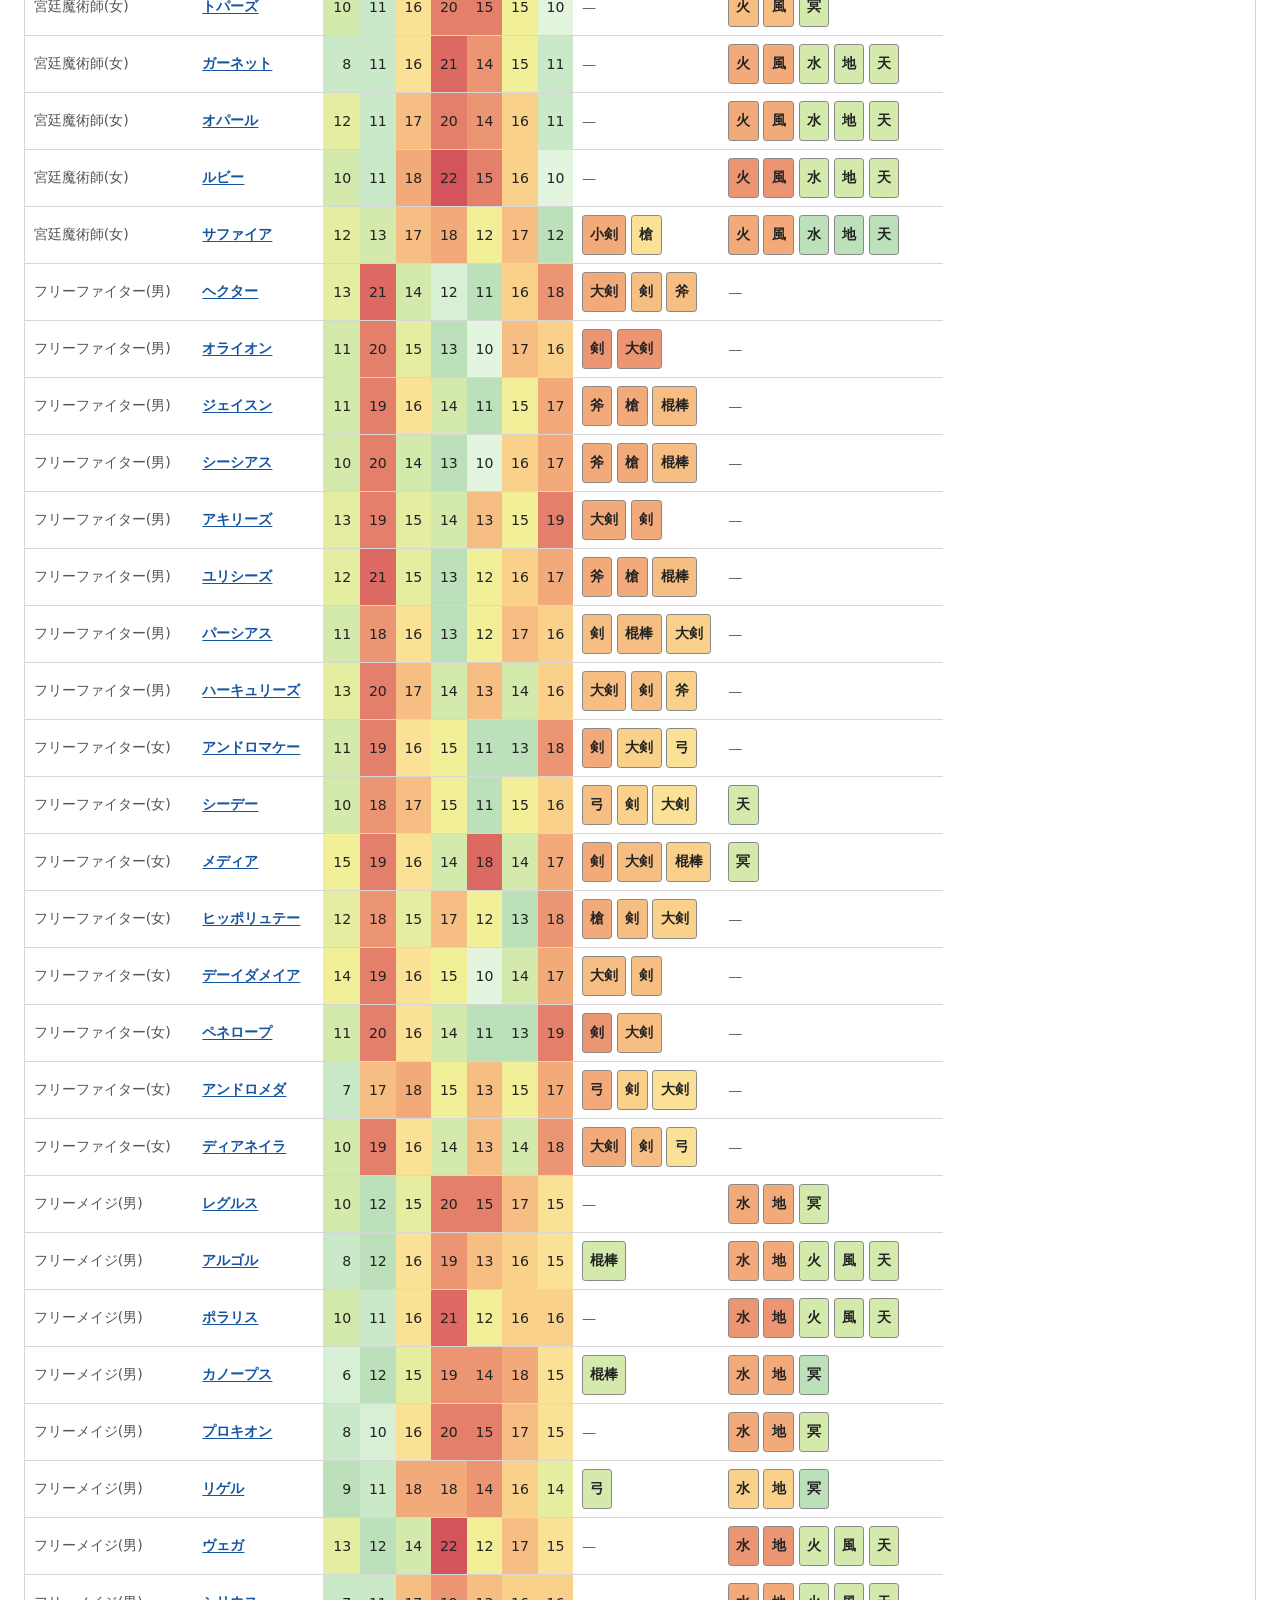
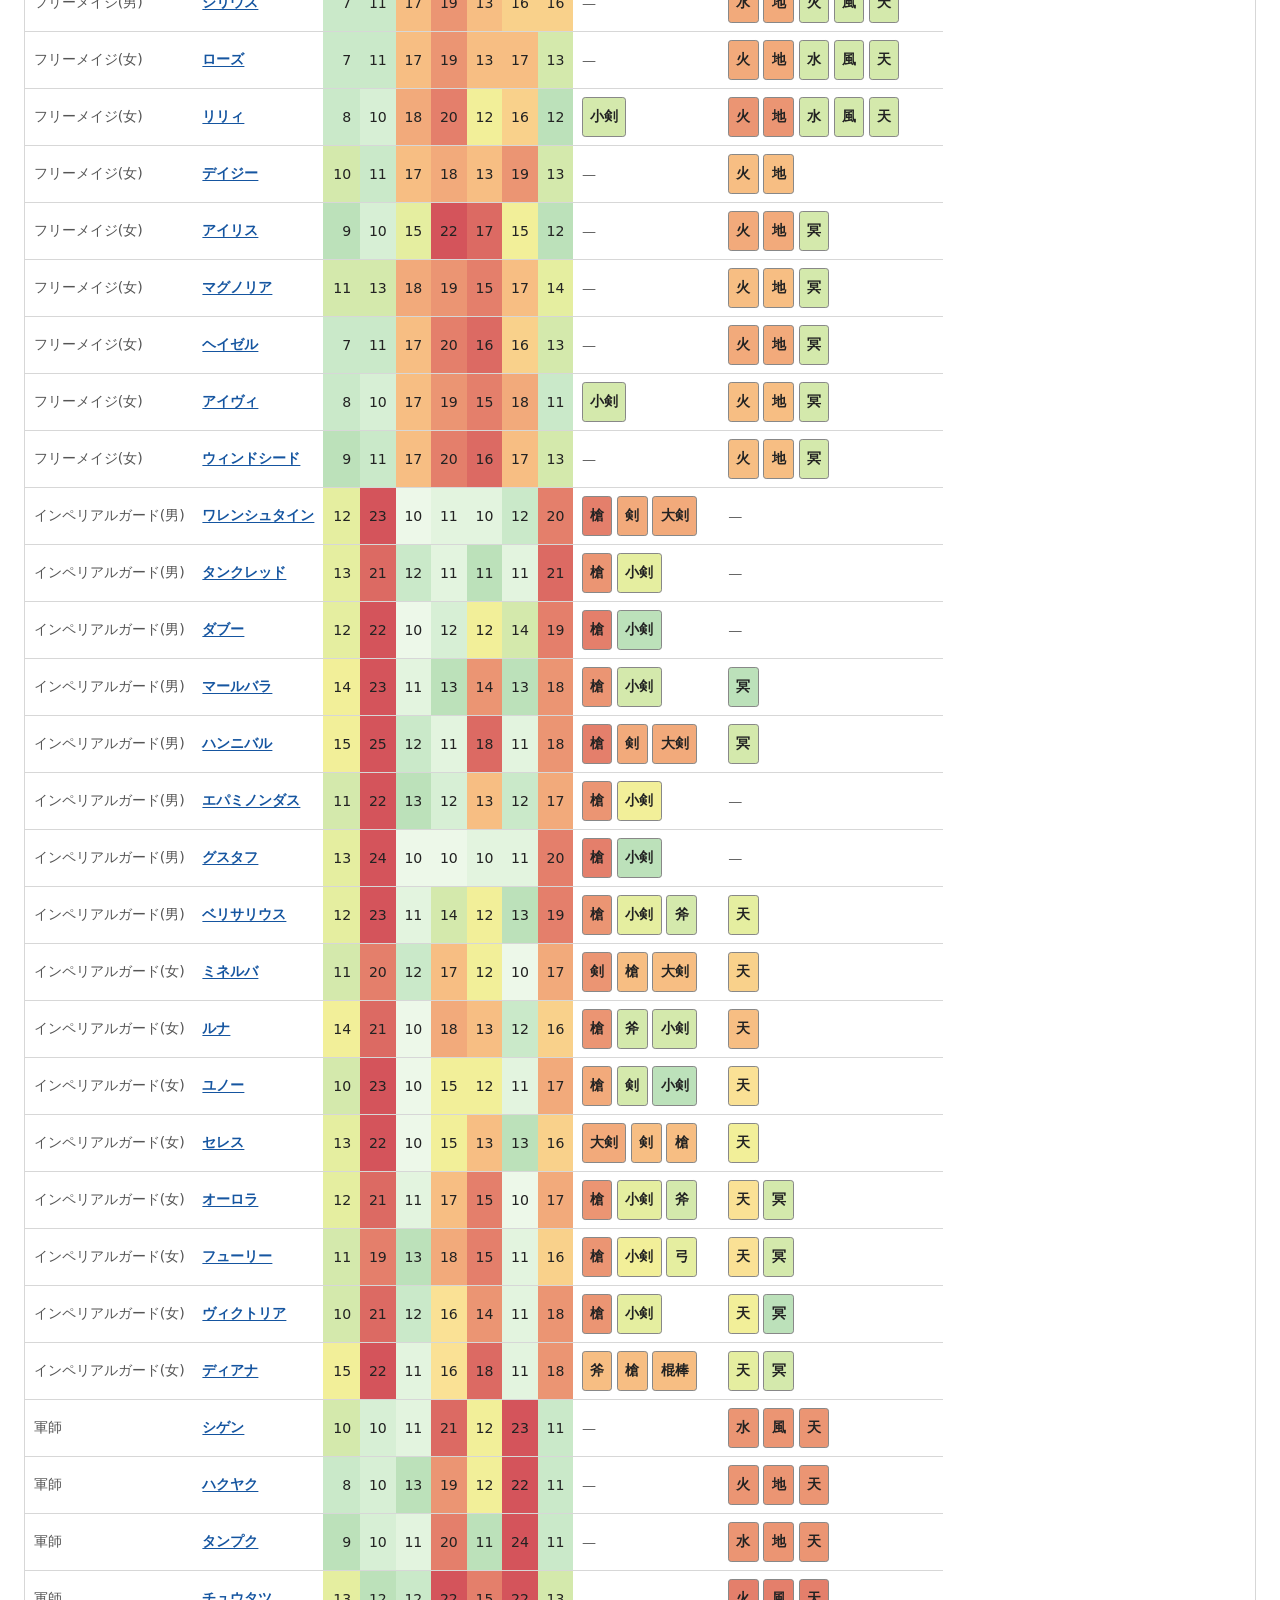
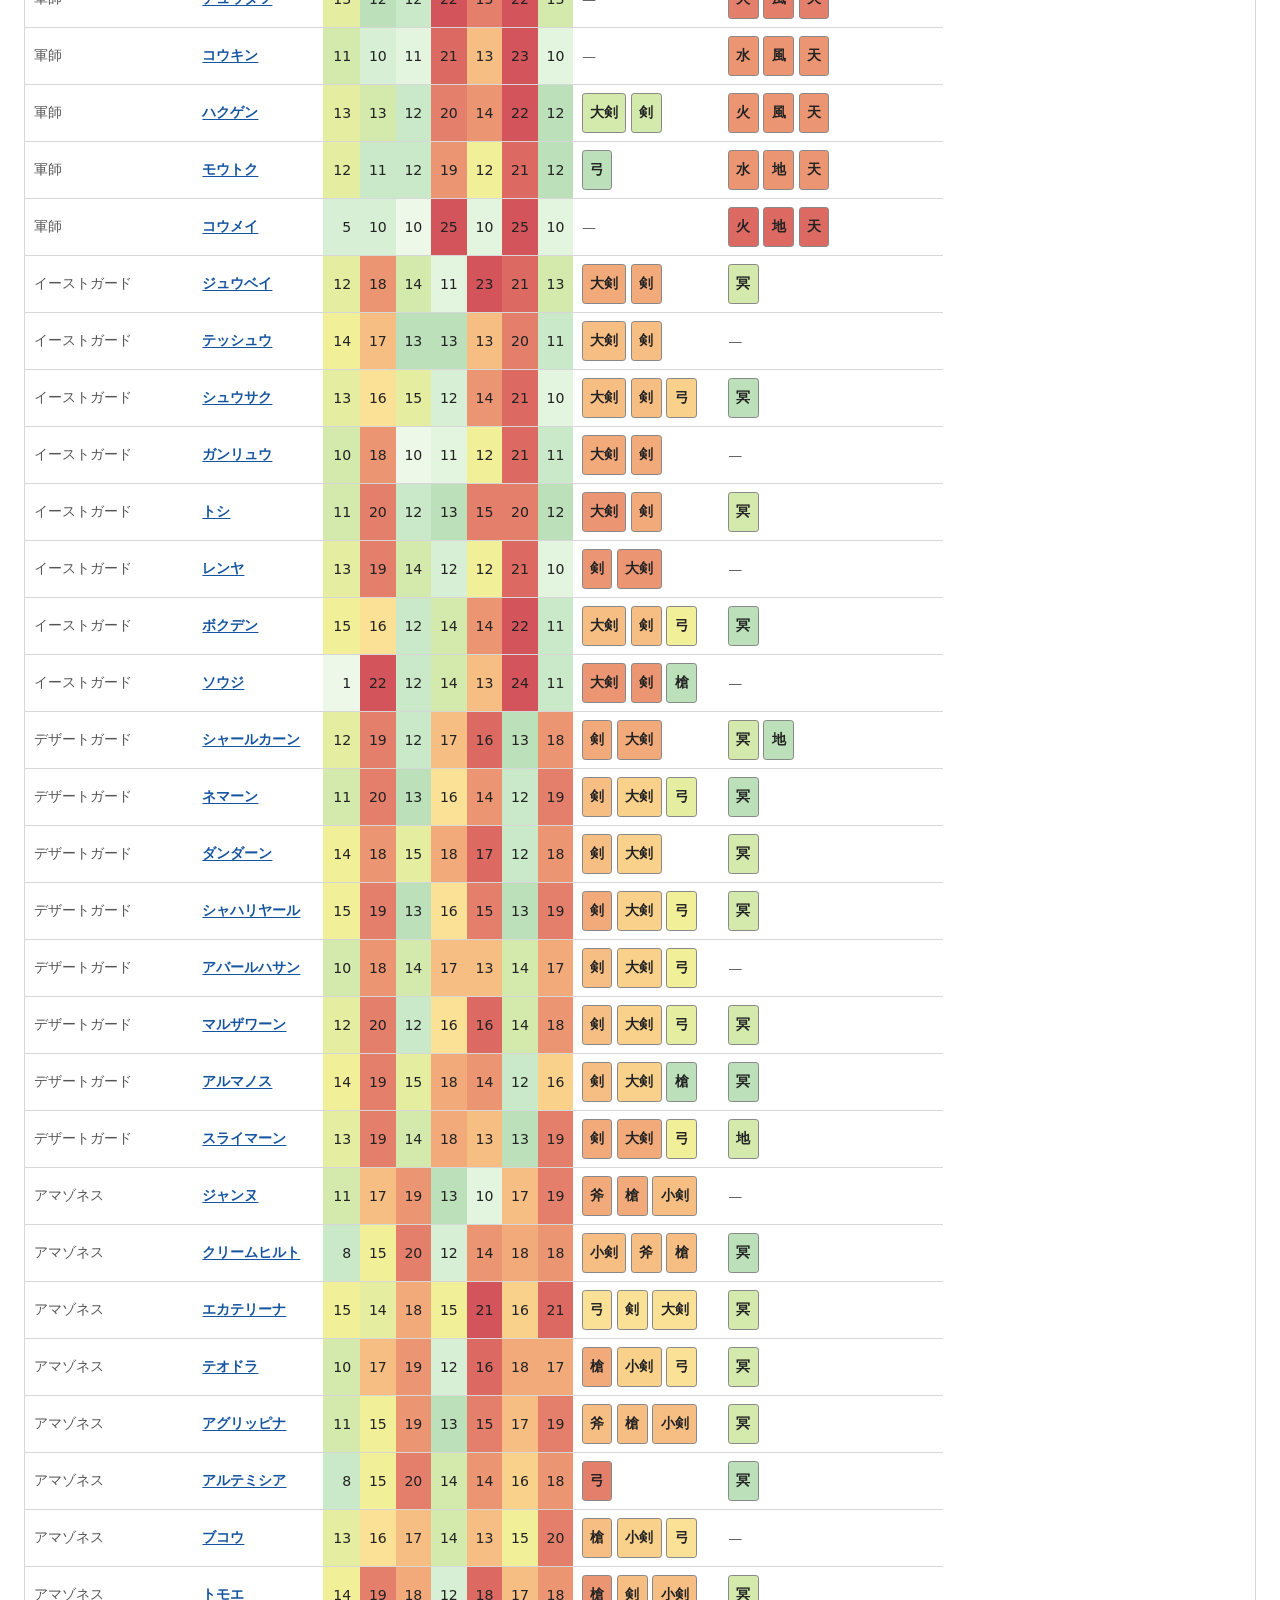
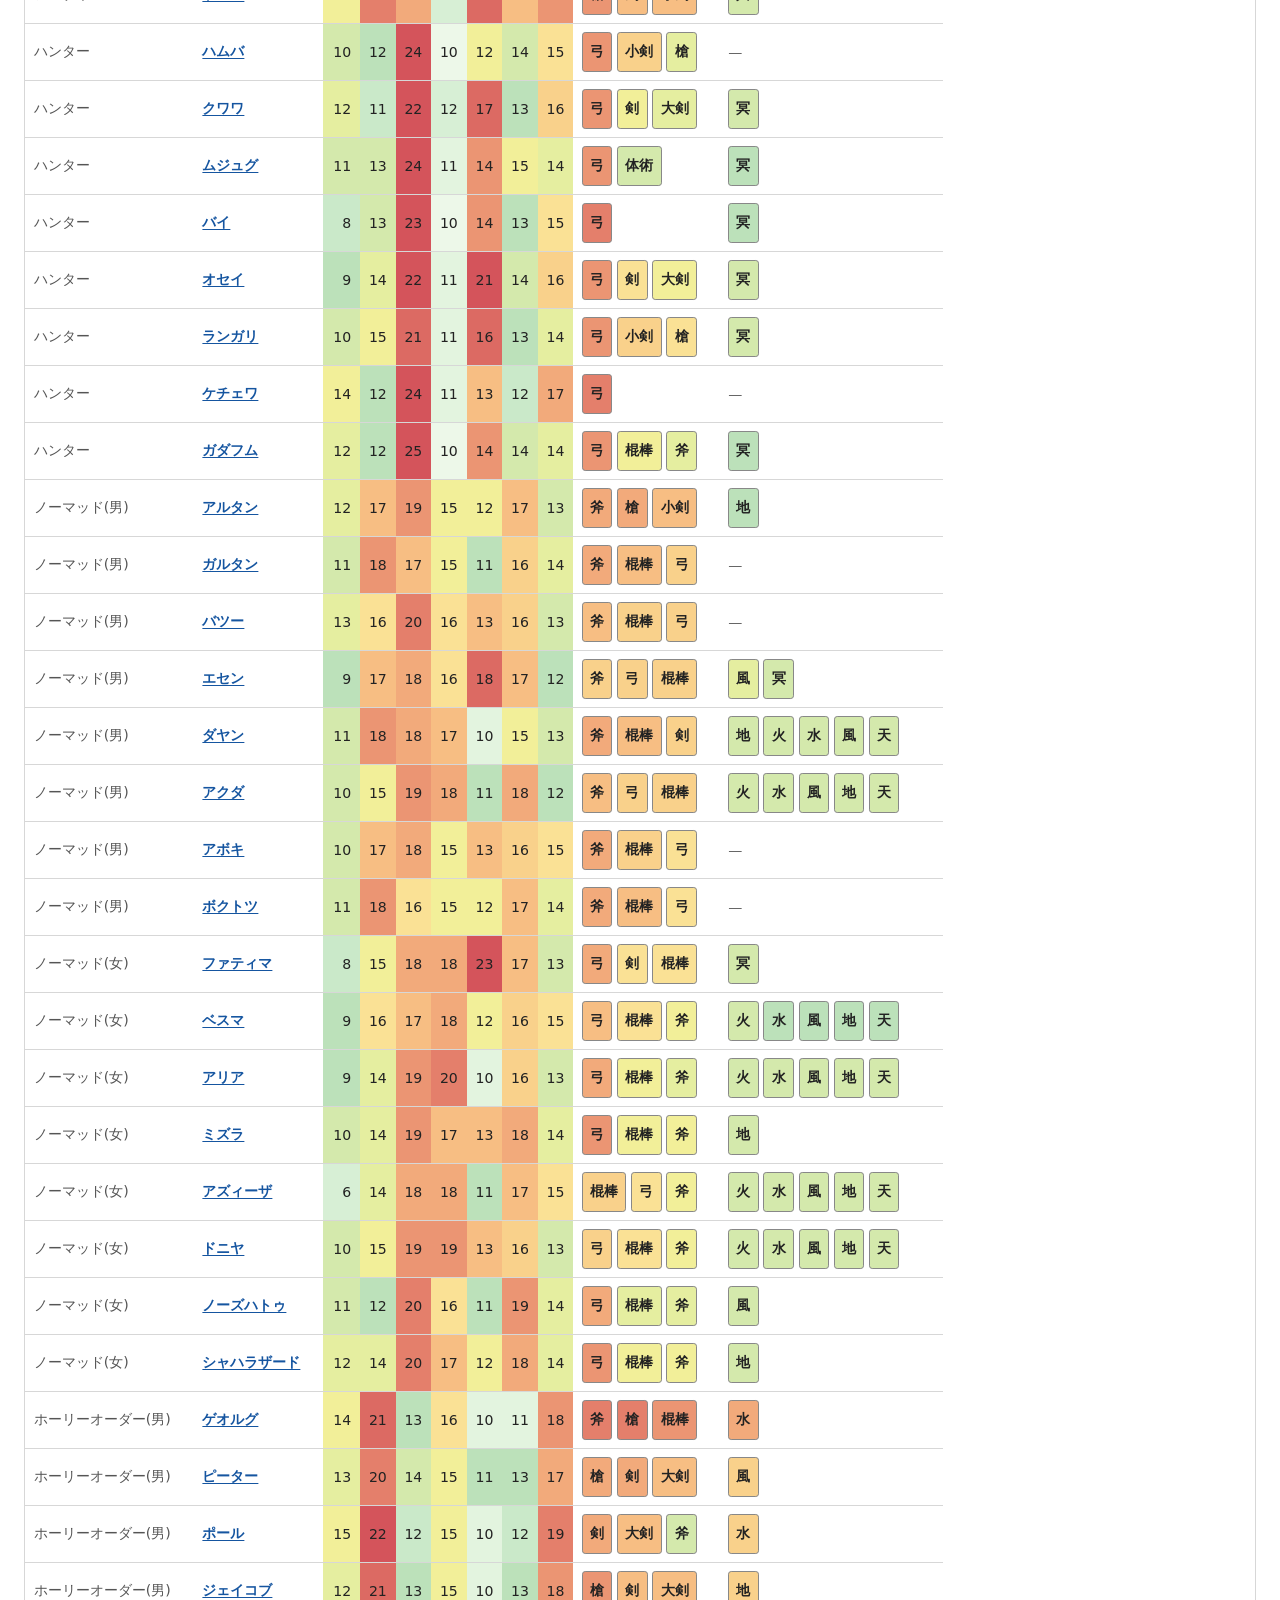
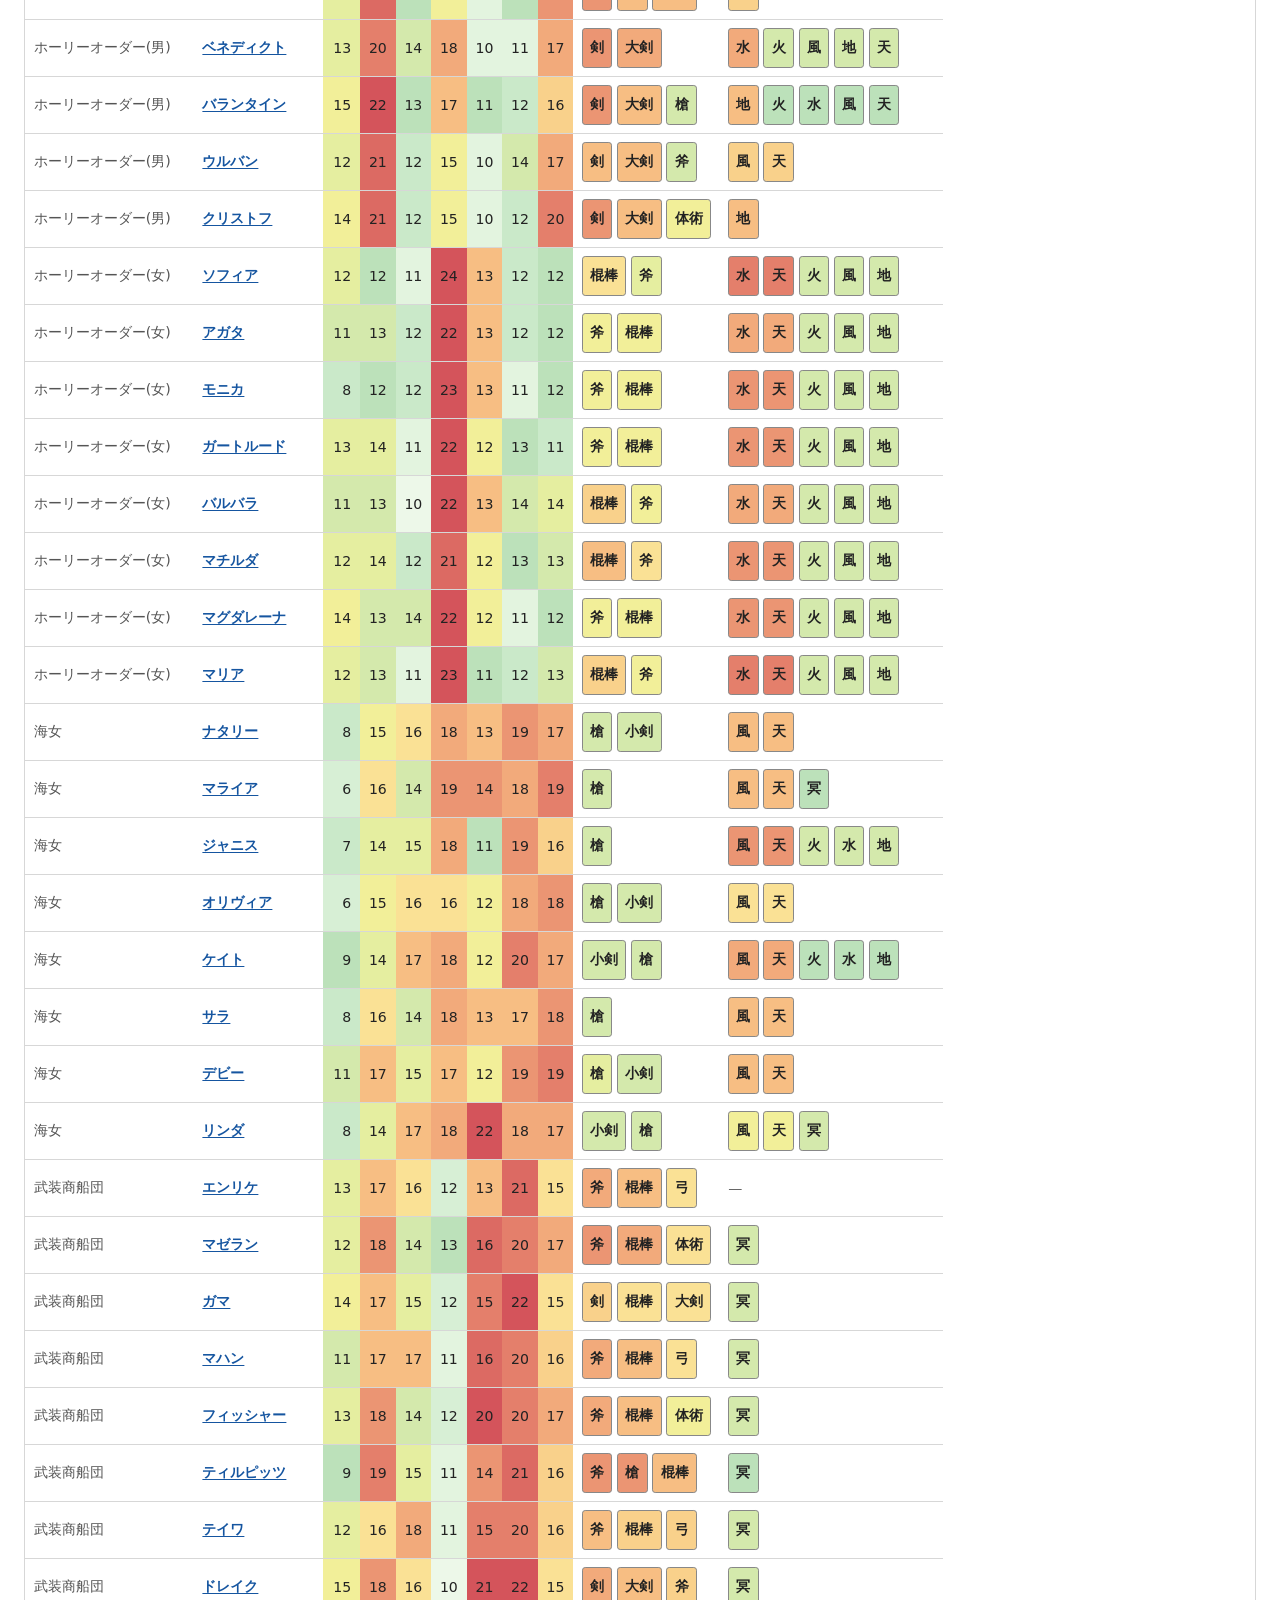
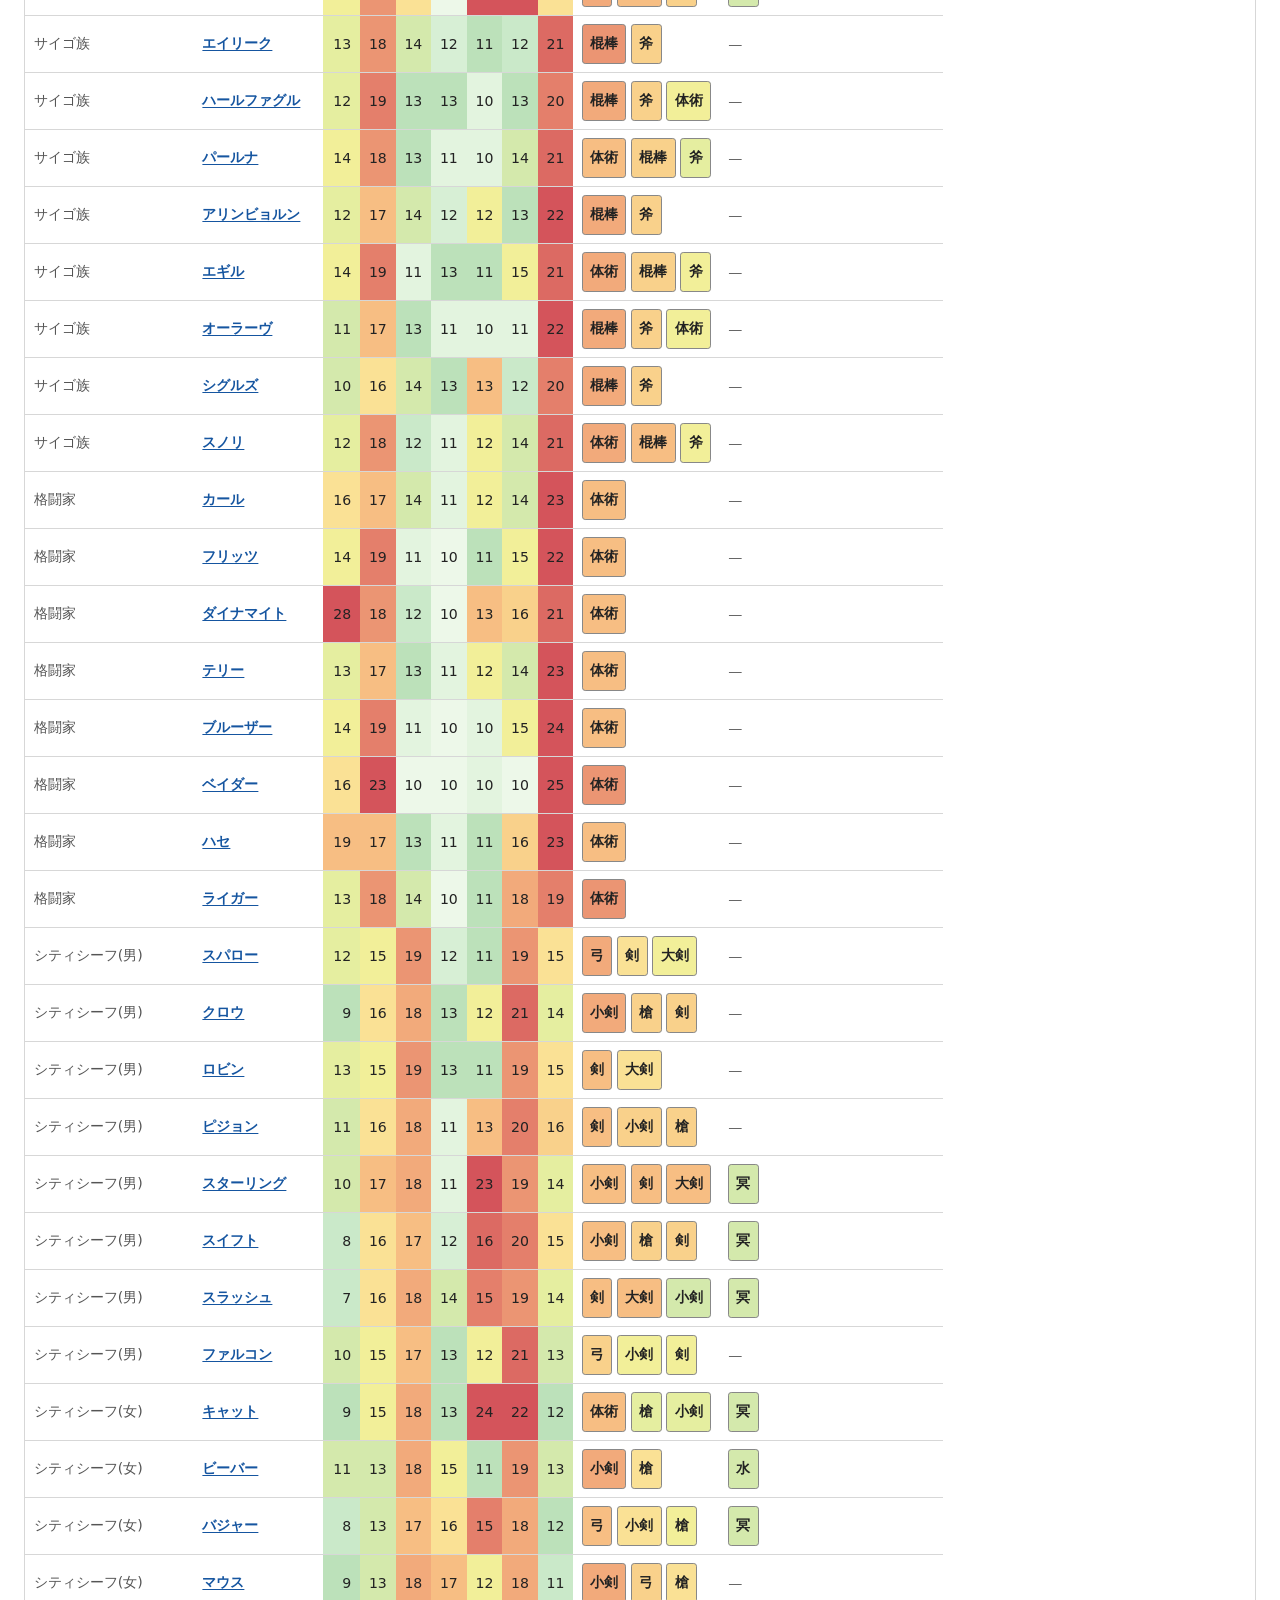
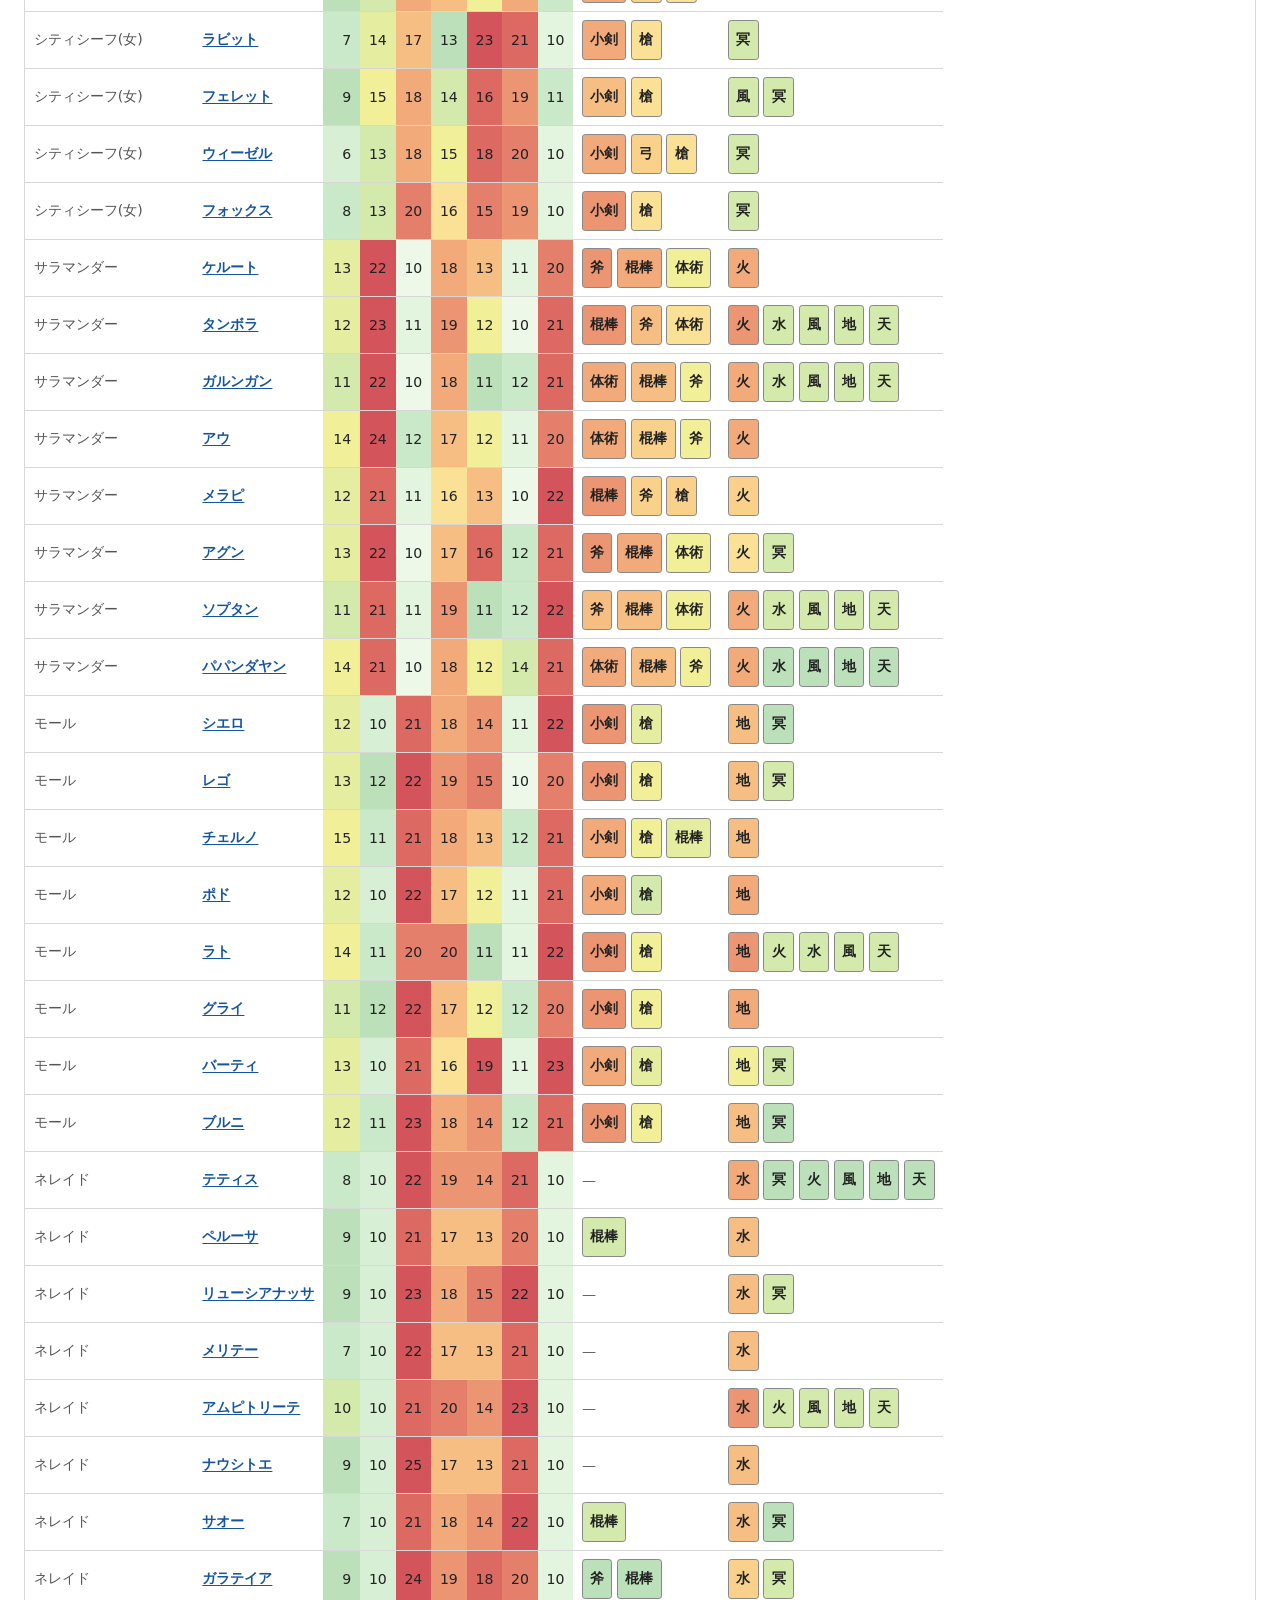
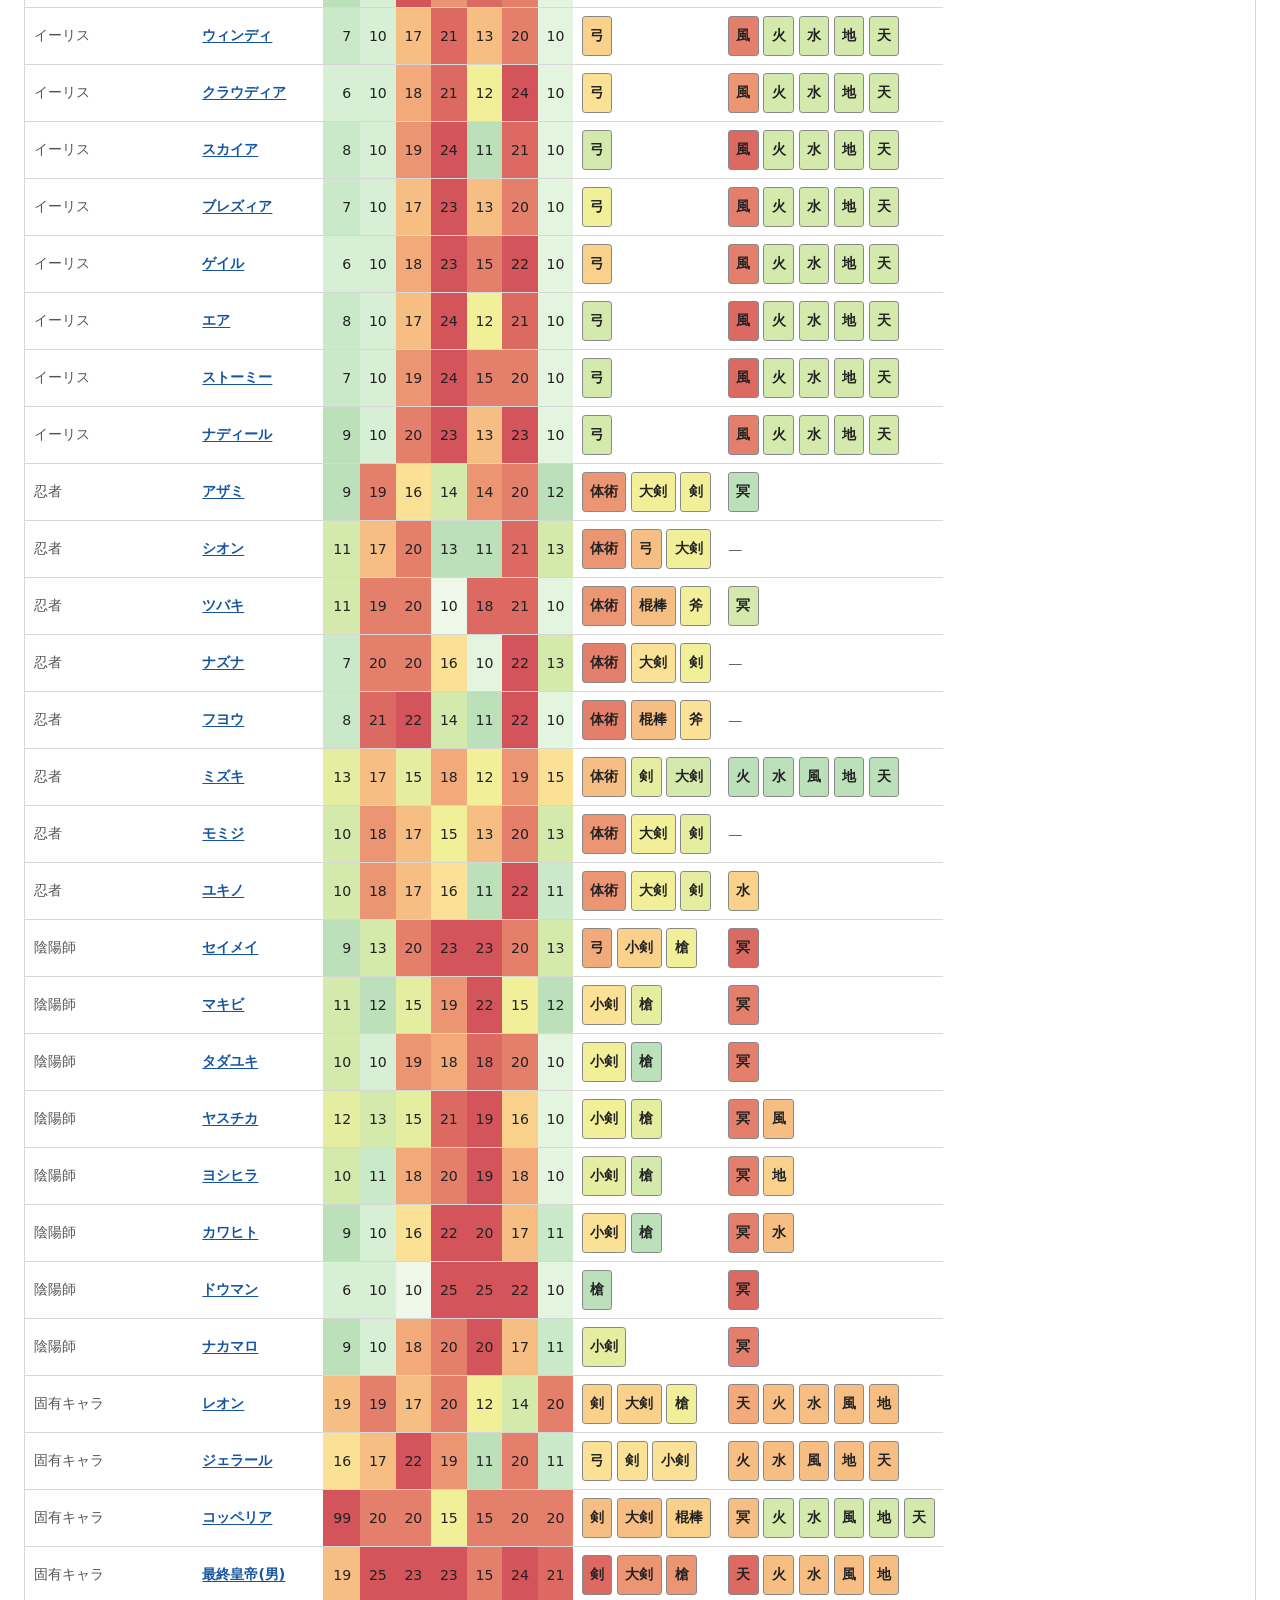
==== commit 7bd1f272: "Refine character recommendation UI" ====
--- a/site/index.html
+++ b/site/index.html
@@ -51,15 +51,15 @@
       <tr class="character-row">
         <td class="class-name"></td>
         <th scope="row"><a class="character-name"></a></th>
-        <td class="lp-value"></td>
-        <td class="stat-value" data-stat="str"></td>
-        <td class="stat-value" data-stat="dex"></td>
-        <td class="stat-value" data-stat="mag"></td>
-        <td class="stat-value" data-stat="logic"></td>
-        <td class="stat-value" data-stat="spd"></td>
-        <td class="stat-value" data-stat="vit"></td>
-        <td><div class="recommendations" aria-label="物理武器の候補"></div></td>
-        <td><div class="magic-recommendations" aria-label="おすすめ術"></div></td>
+        <td class="lp-value" data-mobile-label="LP"></td>
+        <td class="stat-value" data-stat="str" data-mobile-label="腕"></td>
+        <td class="stat-value" data-stat="dex" data-mobile-label="器"></td>
+        <td class="stat-value" data-stat="mag" data-mobile-label="魔"></td>
+        <td class="stat-value" data-stat="logic" data-mobile-label="理"></td>
+        <td class="stat-value" data-stat="spd" data-mobile-label="速"></td>
+        <td class="stat-value" data-stat="vit" data-mobile-label="体"></td>
+        <td class="recommendation-cell" data-mobile-label="おすすめ武器"><div class="recommendations" aria-label="物理武器の候補"></div></td>
+        <td class="magic-recommendation-cell" data-mobile-label="おすすめ術"><div class="magic-recommendations" aria-label="おすすめ術"></div></td>
       </tr>
     </template>
     <script type="module" src="app.js"></script>
--- a/site/style.css
+++ b/site/style.css
@@ -33,8 +33,8 @@
 .result-summary { min-height: 1.25rem; margin: .4rem 0 .7rem; color: var(--muted); font-size: .88rem; }
 
 .table-wrapper { overflow-x: auto; border: 1px solid var(--line); }
-.character-table { width: 100%; min-width: 62rem; border-collapse: separate; border-spacing: 0; font-size: .88rem; }
-.character-table th, .character-table td { border-bottom: 1px solid var(--line); padding: .5rem .55rem; text-align: left; vertical-align: top; white-space: nowrap; }
+.character-table { width: max-content; min-width: 46rem; border-collapse: separate; border-spacing: 0; font-size: .88rem; }
+.character-table th, .character-table td { border-bottom: 1px solid var(--line); padding: .5rem .55rem; text-align: left; vertical-align: middle; white-space: nowrap; }
 .character-table thead th { position: sticky; top: 0; z-index: 10; background: #f2f2f2; color: #333; font-weight: 700; box-shadow: 0 1px 0 var(--line); }
 .header-sort { min-height: 0; border: 0; padding: 0; background: transparent; color: inherit; cursor: pointer; font: inherit; font-weight: 700; text-align: left; }.header-sort:hover { text-decoration: underline; }
 .character-row:hover { background: #fafafa; }.character-row th { font-weight: 700; }.class-name { color: #555; }.character-name { text-underline-offset: .15em; }
@@ -45,10 +45,10 @@
 .stat-heat-9 { background: #fae195; }.stat-heat-10 { background: #f9d18b; }.stat-heat-11 { background: #f7be83; }.stat-heat-12 { background: #f2aa7b; }
 .stat-heat-13 { background: #eb9573; }.stat-heat-14 { background: #e47f6b; }.stat-heat-15 { background: #dc6a63; }.stat-heat-16 { background: #d4545b; }
 
-.recommendations, .magic-recommendations { display: flex; flex-wrap: wrap; gap: .3rem; min-width: 16rem; }
+.recommendations, .magic-recommendations { display: flex; flex-wrap: wrap; gap: .3rem; }
 .no-recommendation { color: var(--muted); }
 .recommendation-item { position: relative; }.recommendation-button { border: 1px solid #888; border-radius: .2rem; padding: .2rem .45rem; color: #222; cursor: pointer; font-size: .85rem; font-weight: 600; }.recommendation-button:hover, .recommendation-button[aria-expanded="true"] { filter: brightness(.94); }
-.recommendation-evidence { position: absolute; z-index: 5; top: calc(100% + .3rem); left: 0; width: min(22rem, 70vw); padding: .45rem .55rem; border: 1px solid #aaa; background: #fff; box-shadow: 0 2px 5px rgb(0 0 0 / 12%); font-size: .84rem; line-height: 1.5; white-space: normal; }.recommendation-evidence p { margin: .08rem 0; }.recommendation-evidence .recommendation-score { margin-top: .4rem; padding-top: .35rem; border-top: 1px solid var(--line); font-weight: 700; }.reason { color: var(--muted); }
+.recommendation-evidence { position: fixed; z-index: 100; width: min(22rem, calc(100vw - 1rem)); padding: .45rem .55rem; border: 1px solid #aaa; background: #fff; box-shadow: 0 2px 5px rgb(0 0 0 / 12%); font-size: .84rem; line-height: 1.5; white-space: normal; }.recommendation-evidence p { margin: .08rem 0; }.recommendation-evidence .recommendation-score { margin-top: .4rem; padding-top: .35rem; border-top: 1px solid var(--line); font-weight: 700; }.reason { color: var(--muted); }
 .magic-cell { display: flex; flex-wrap: wrap; gap: .3rem; min-width: 8rem; white-space: normal !important; line-height: 1.45; }.magic-stat { display: inline-block; padding: .15rem .3rem; white-space: nowrap; }.magic-bonus { align-self: center; color: #555; font-size: .82rem; white-space: nowrap; }.loading, .empty { padding: 1.5rem; color: var(--muted); text-align: center !important; white-space: normal !important; }
 
 .detail-page { width: min(100% - 2rem, 48rem); }.detail-heading { margin-bottom: 1.25rem; }.detail-heading h2 { margin: .25rem 0 0; font-size: 1.7rem; }.detail-heading .class-name { margin: 0; }.state-select { display: grid; gap: .25rem; width: min(100%, 16rem); margin-top: .9rem; color: #444; font-size: .9rem; }
@@ -66,3 +66,32 @@
 @media (min-width: 64rem) {
   .table-wrapper { overflow: visible; }
 }
+
+@media (max-width: 63.999rem) {
+  .table-wrapper { position: sticky; top: 0; height: 100dvh; overflow: auto; overscroll-behavior: contain; }
+}
+
+@media (max-width: 47.999rem) {
+  .table-wrapper { position: static; height: auto; overflow: visible; border: 0; }
+  .character-table, .character-table tbody { display: block; width: 100%; min-width: 0; }
+  .character-table thead { display: none; }
+  .character-table .character-row { display: grid; grid-template-columns: repeat(3, minmax(0, 1fr)); margin: 0 0 .8rem; border: 1px solid var(--line); }
+  .character-table .character-row > th, .character-table .character-row > td { min-width: 0; border-bottom: 1px solid var(--line); padding: .45rem .5rem; white-space: normal; }
+  .character-table .class-name { grid-column: 1 / -1; grid-row: 1; border-bottom: 0; font-size: .82rem; }
+  .character-table .character-row > th { grid-column: 1 / span 2; grid-row: 2; border-bottom: 1px solid var(--line); }
+  .character-table .lp-value { display: flex; grid-column: 3; grid-row: 2; align-items: center; justify-content: center; font-size: .82rem; }
+  .character-table .lp-value::before { content: attr(data-mobile-label); margin-right: .2rem; color: var(--muted); font-size: .75rem; }
+  .character-table .recommendation-cell, .character-table .magic-recommendation-cell { display: grid; grid-column: 1 / -1; grid-template-columns: 5.5rem minmax(0, 1fr); gap: .35rem; align-items: start; }
+  .character-table .recommendation-cell { grid-row: 5; }
+  .character-table .magic-recommendation-cell { grid-row: 6; }
+  .character-table .recommendation-cell::before, .character-table .magic-recommendation-cell::before { content: attr(data-mobile-label); color: var(--muted); font-size: .8rem; }
+  .character-table .recommendations, .character-table .magic-recommendations { min-width: 0; }
+  .character-table .stat-value { display: flex; justify-content: space-between; align-items: center; font-size: .82rem; }
+  .character-table .stat-value::before { content: attr(data-mobile-label); color: var(--muted); }
+  .character-table [data-stat="str"] { grid-column: 1; grid-row: 3; }
+  .character-table [data-stat="dex"] { grid-column: 2; grid-row: 3; }
+  .character-table [data-stat="mag"] { grid-column: 3; grid-row: 3; }
+  .character-table [data-stat="logic"] { grid-column: 1; grid-row: 4; }
+  .character-table [data-stat="spd"] { grid-column: 2; grid-row: 4; }
+  .character-table [data-stat="vit"] { grid-column: 3; grid-row: 4; }
+}
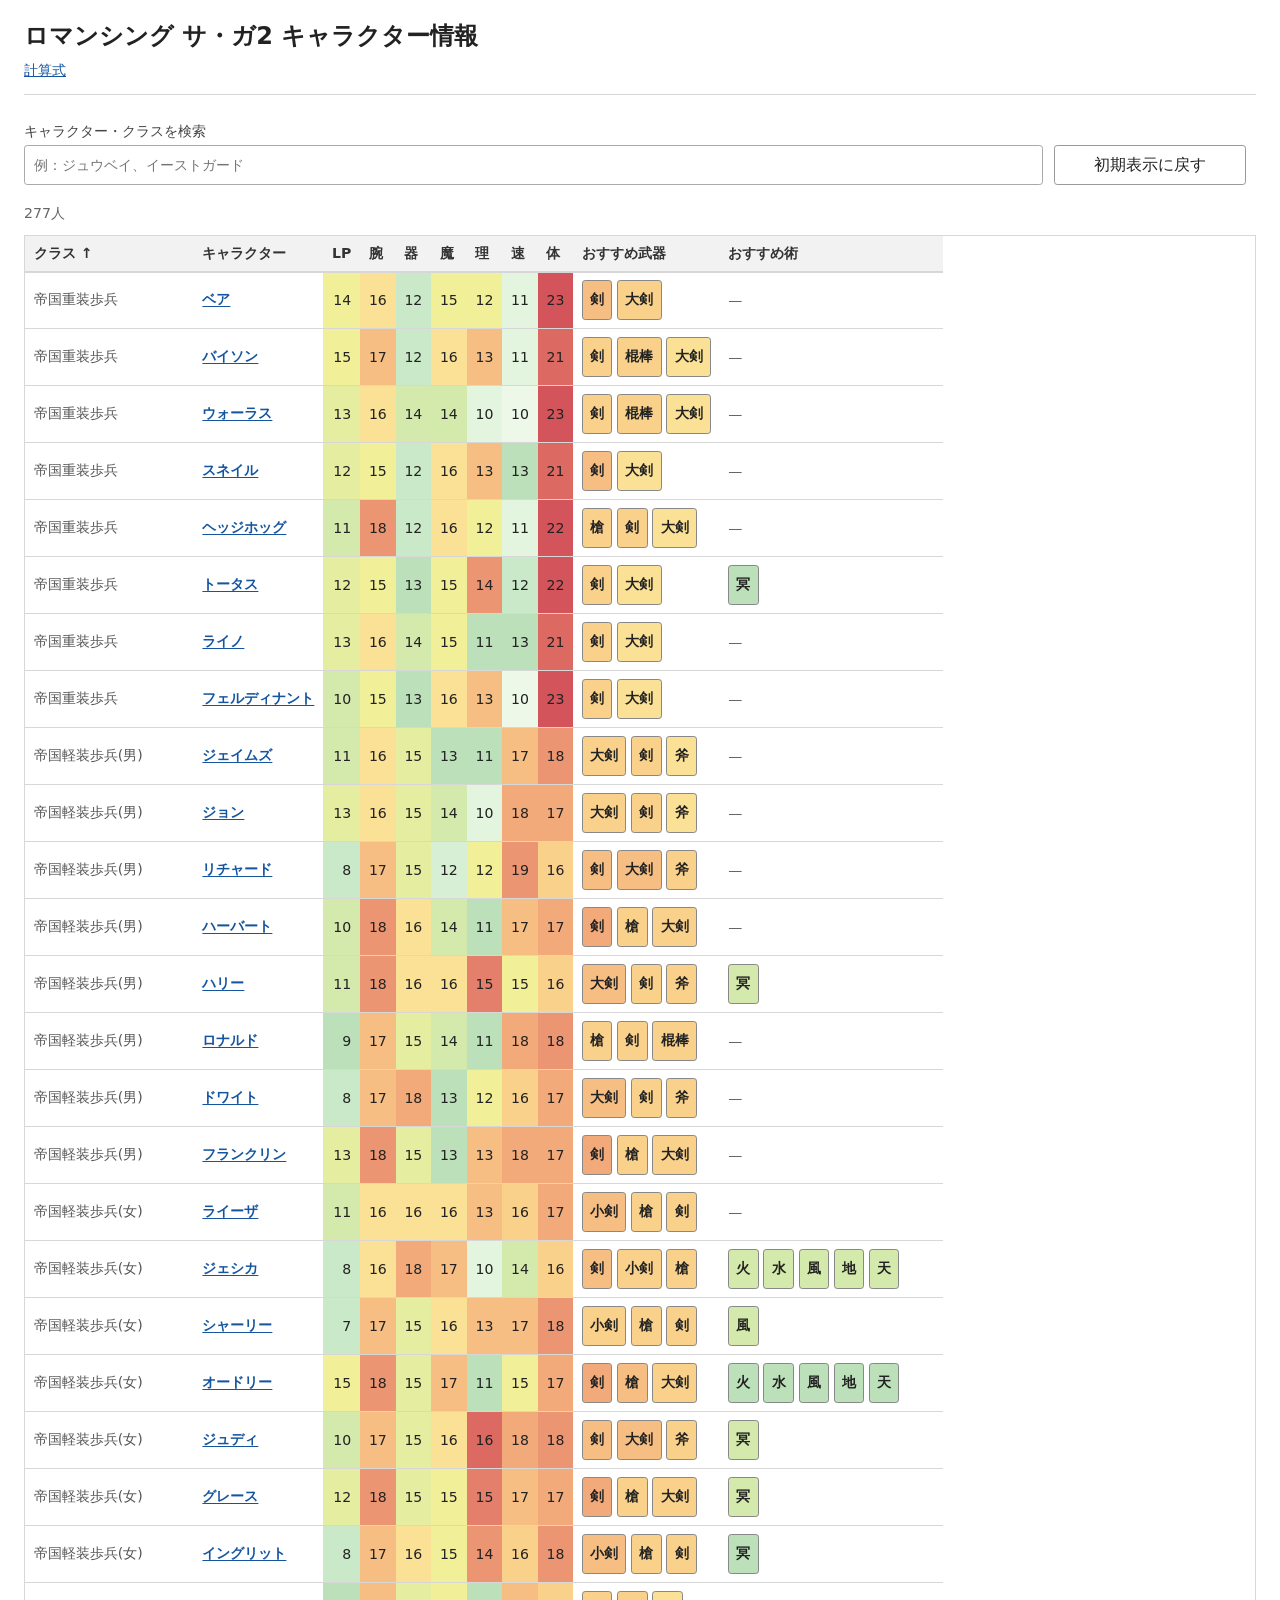
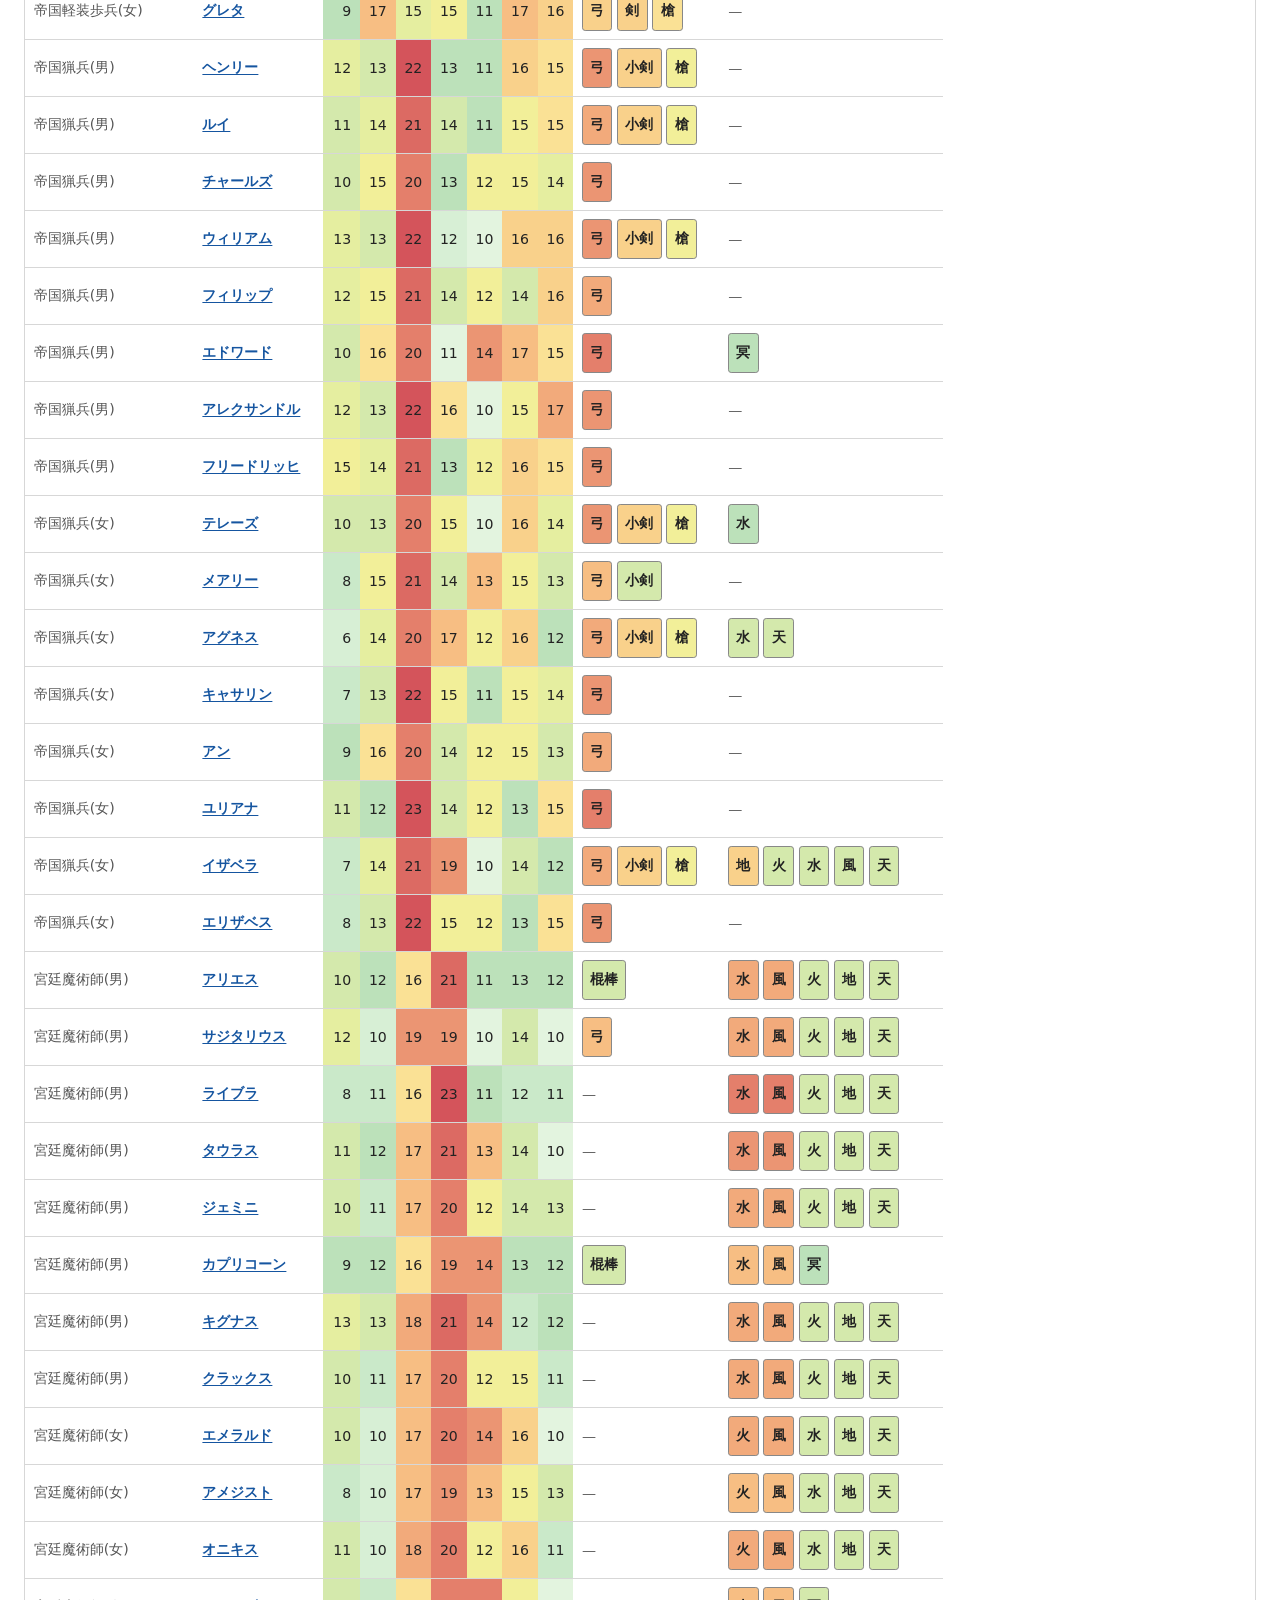
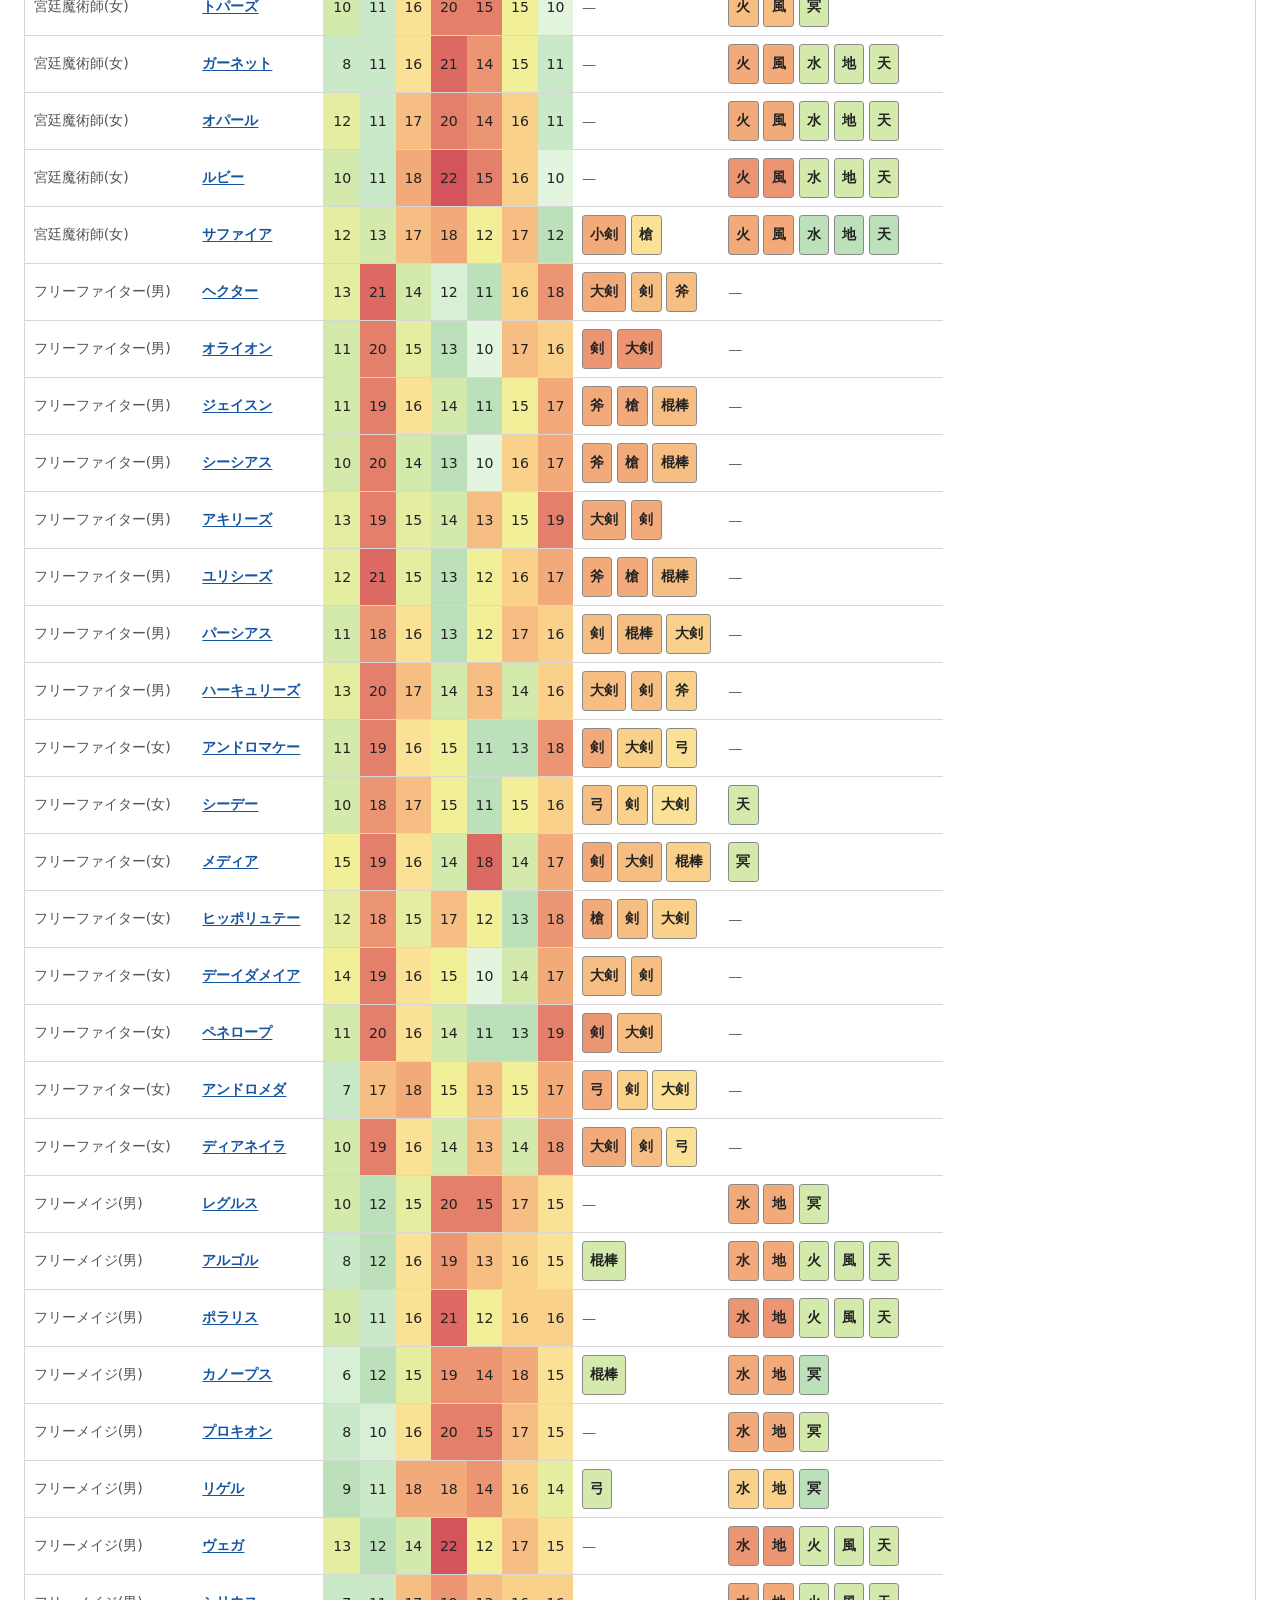
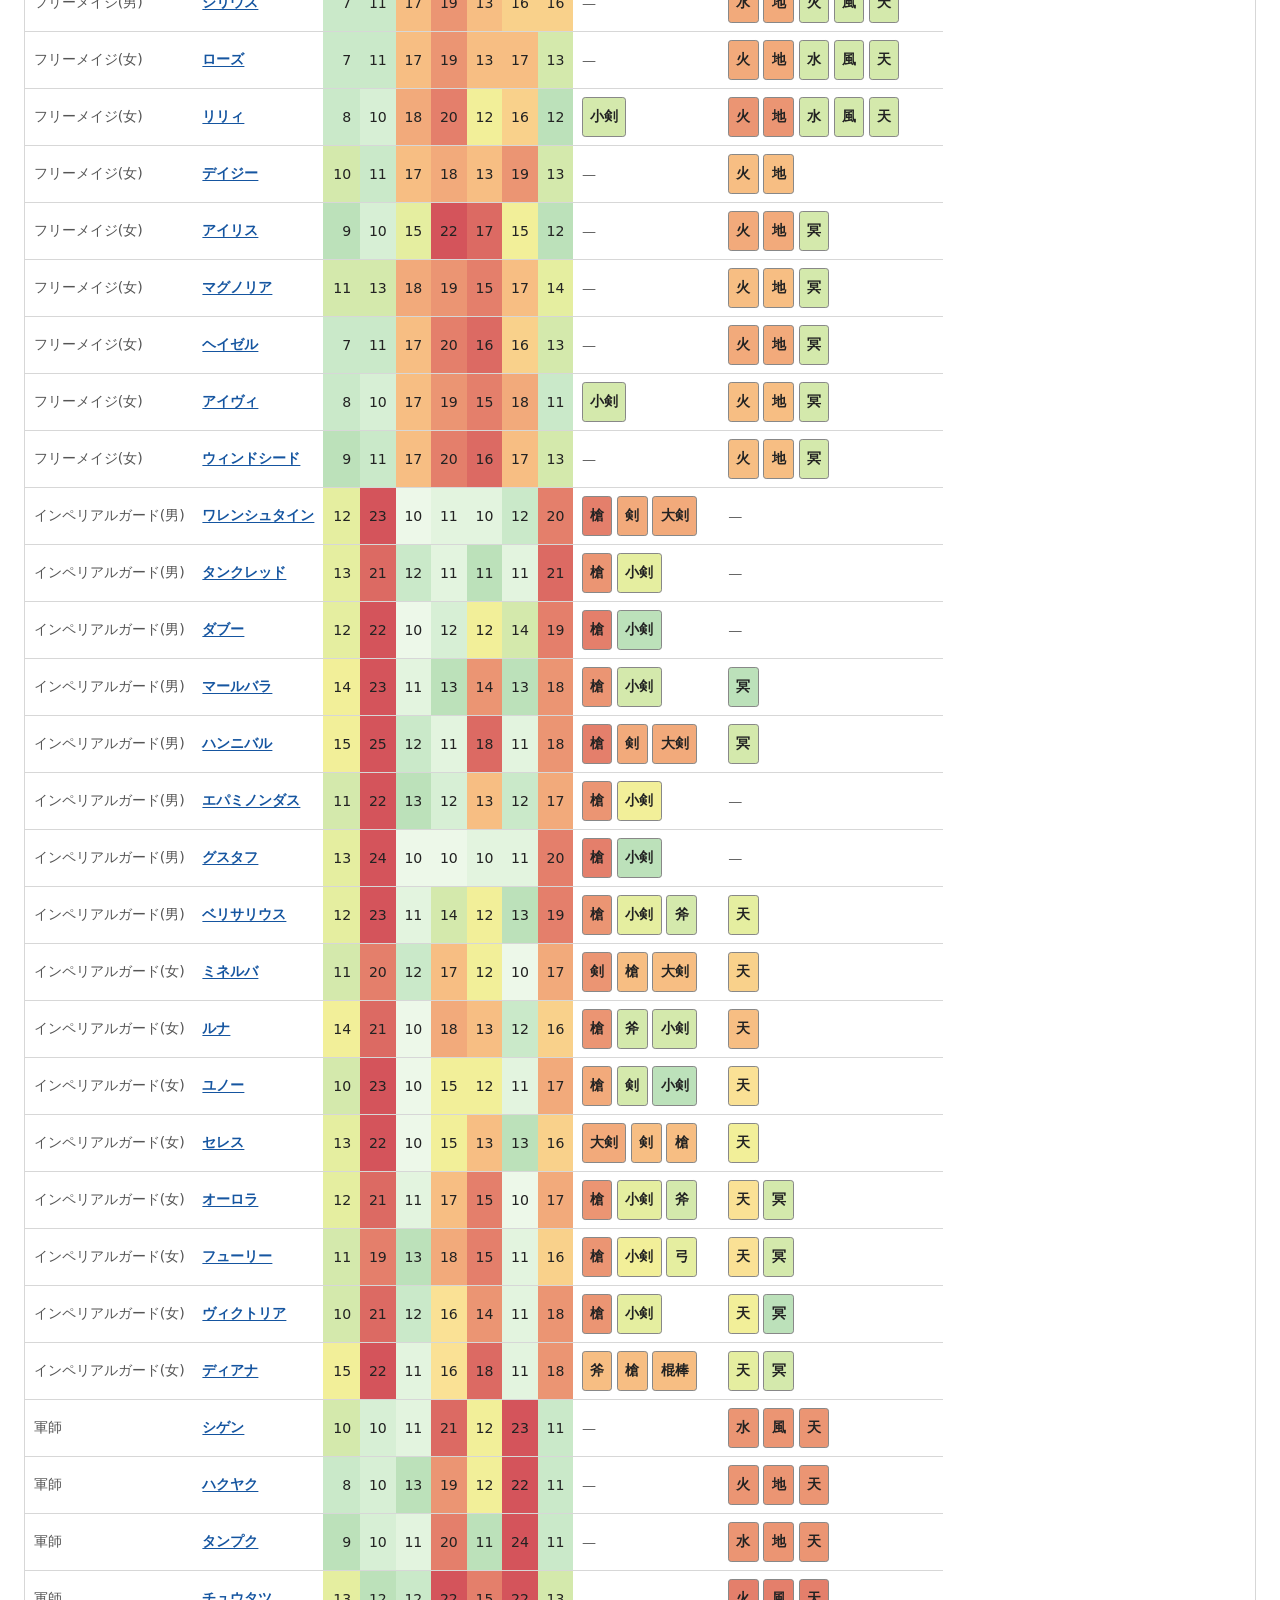
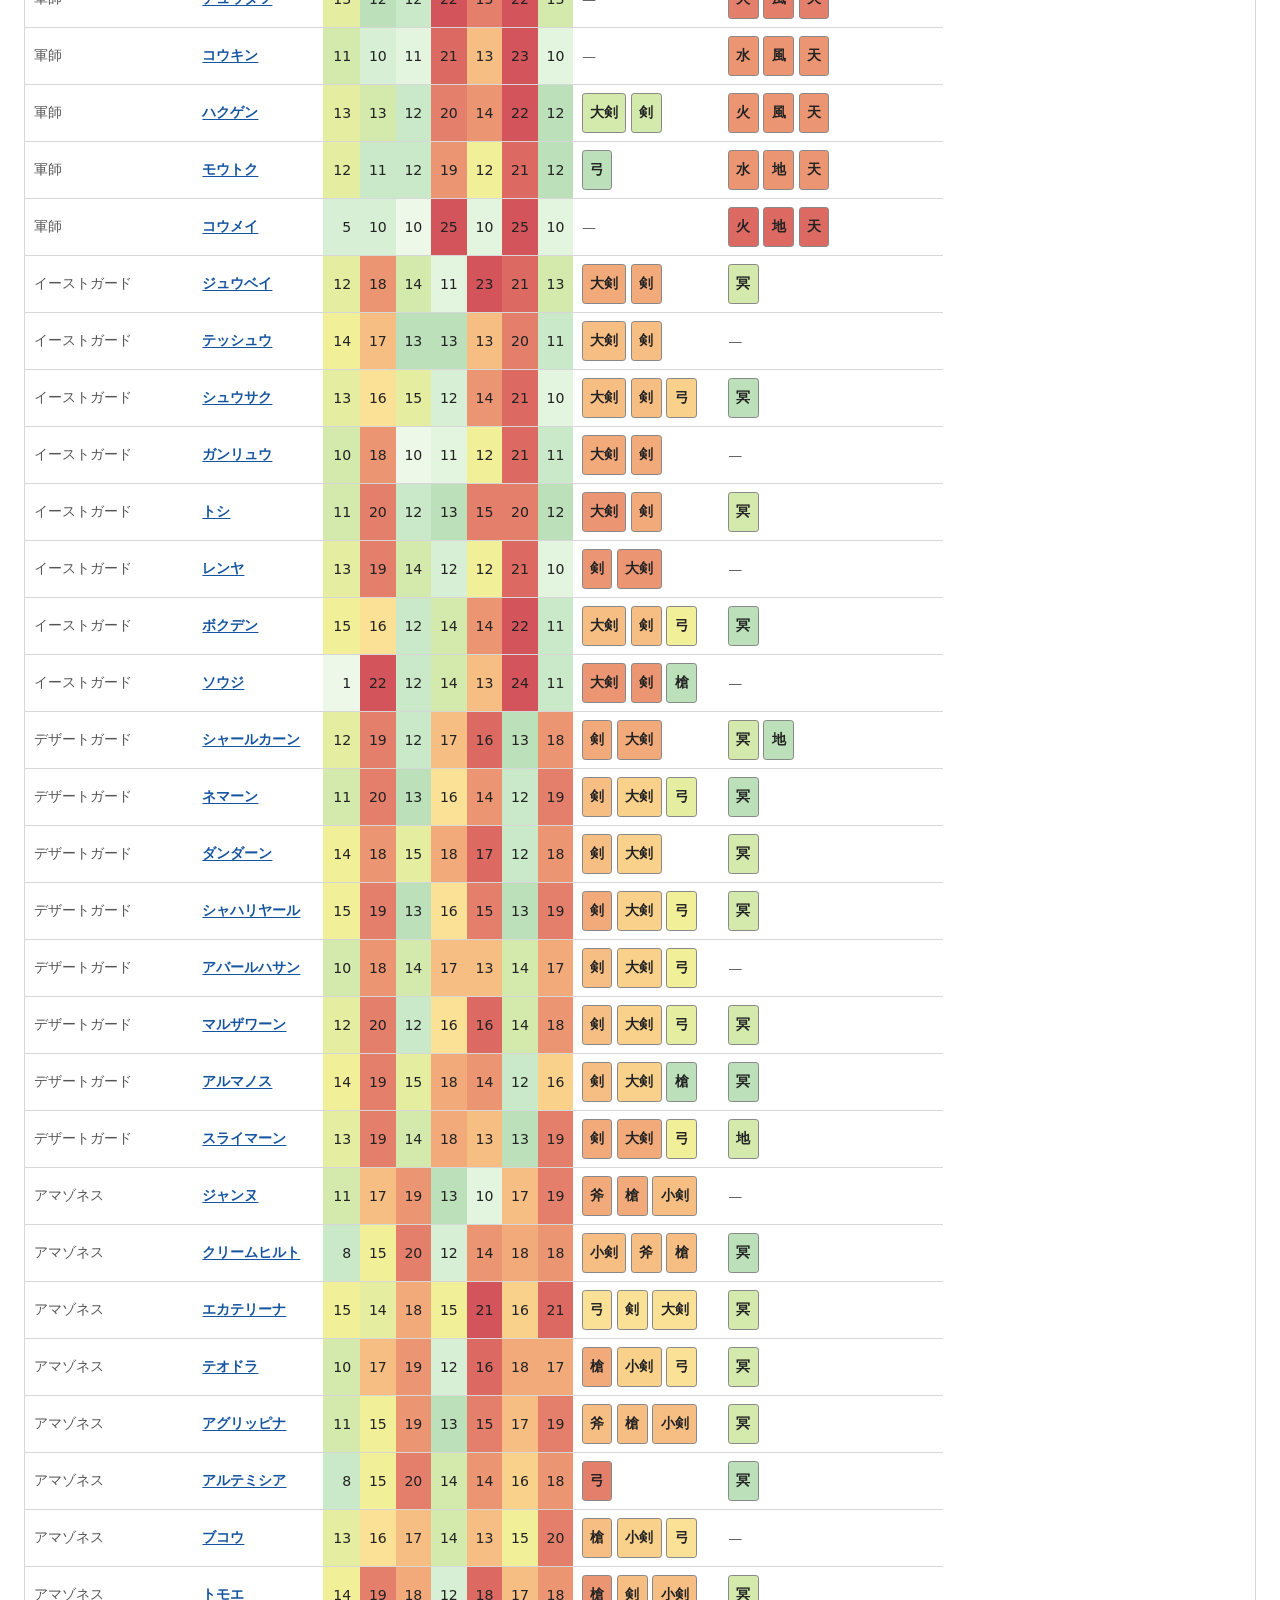
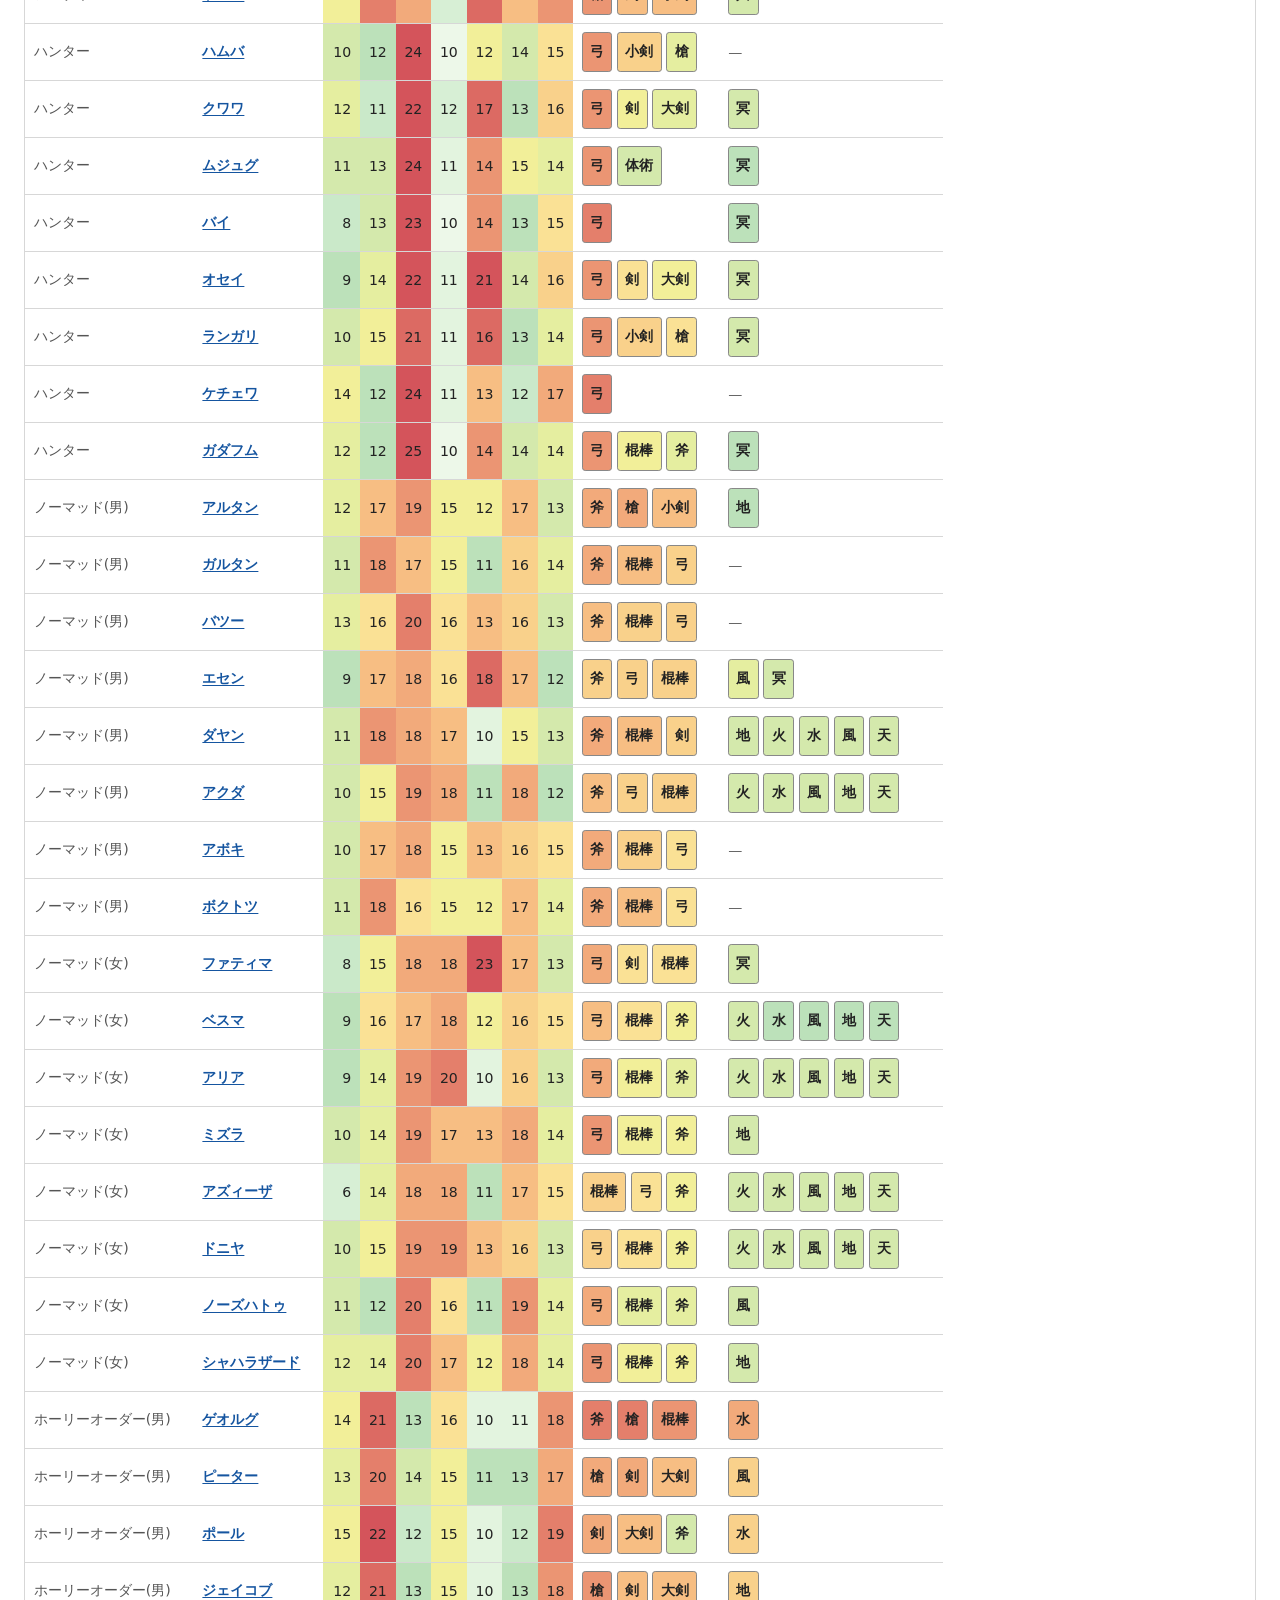
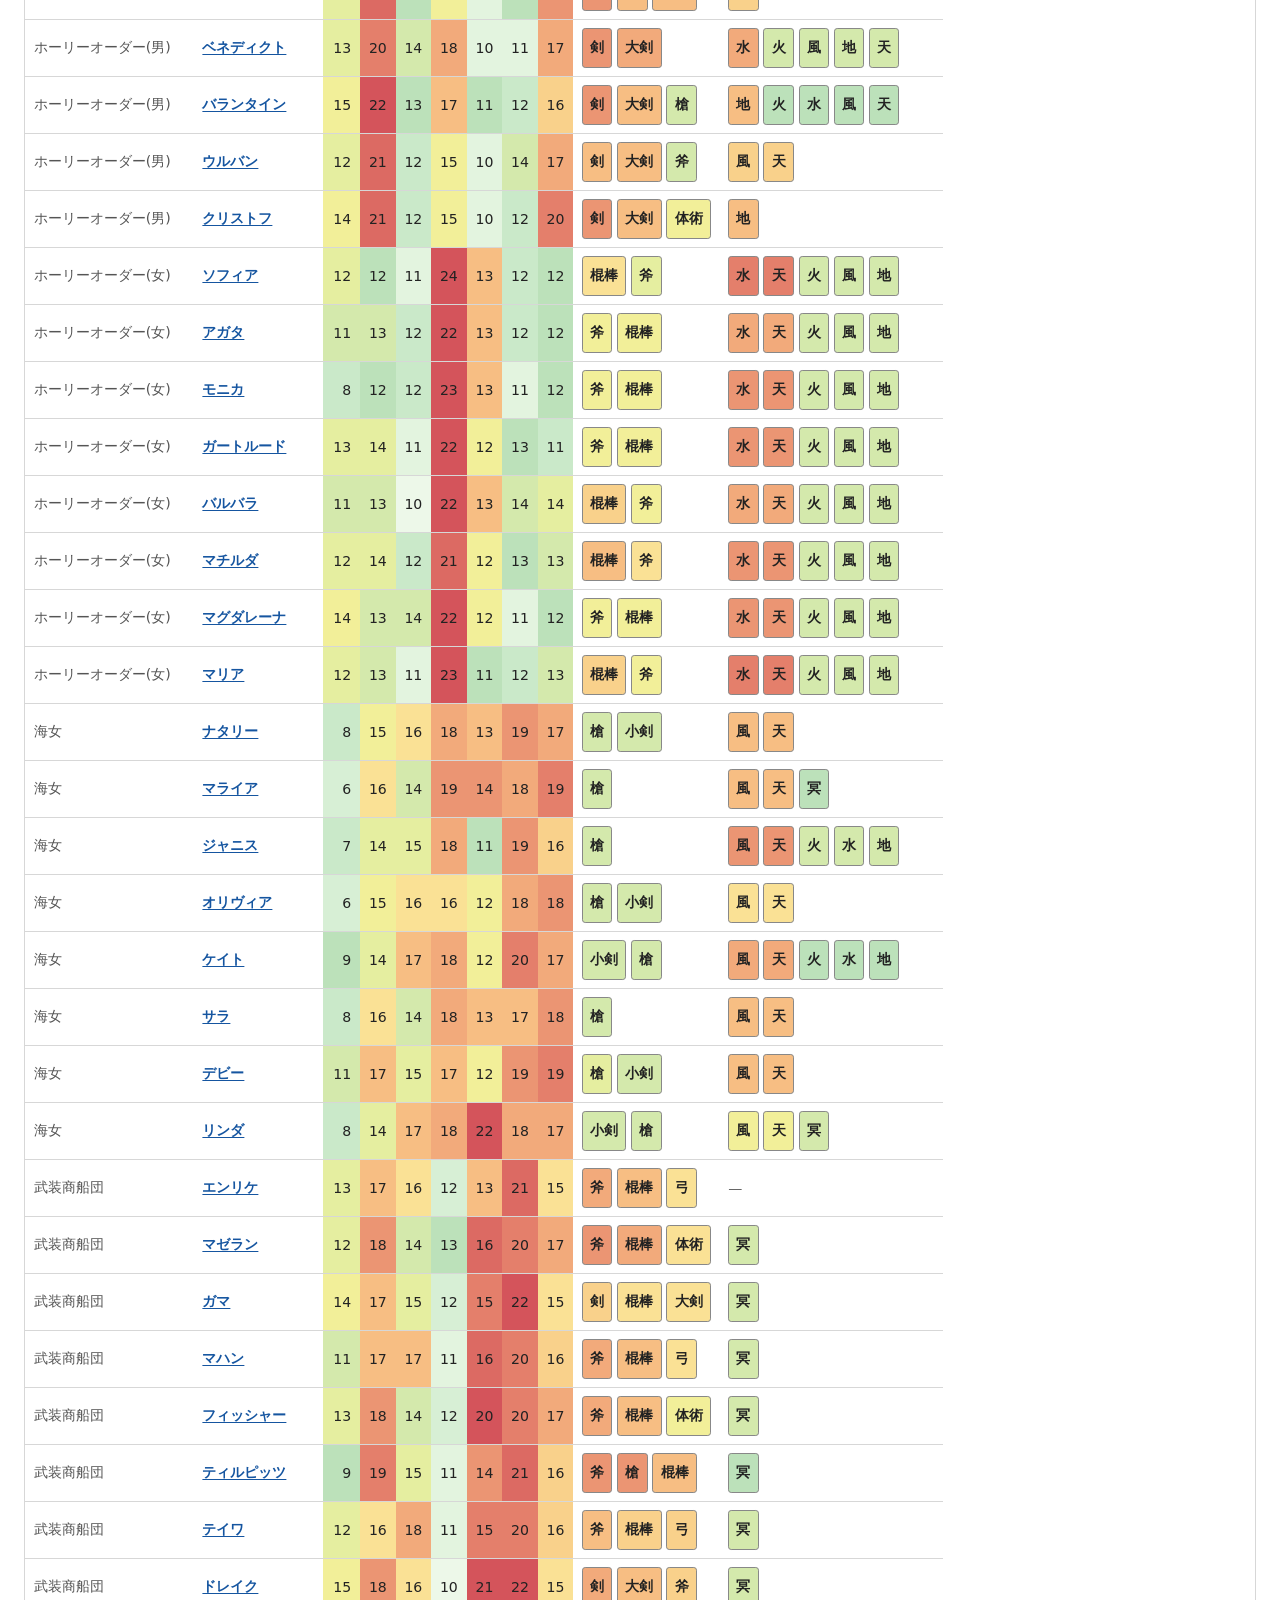
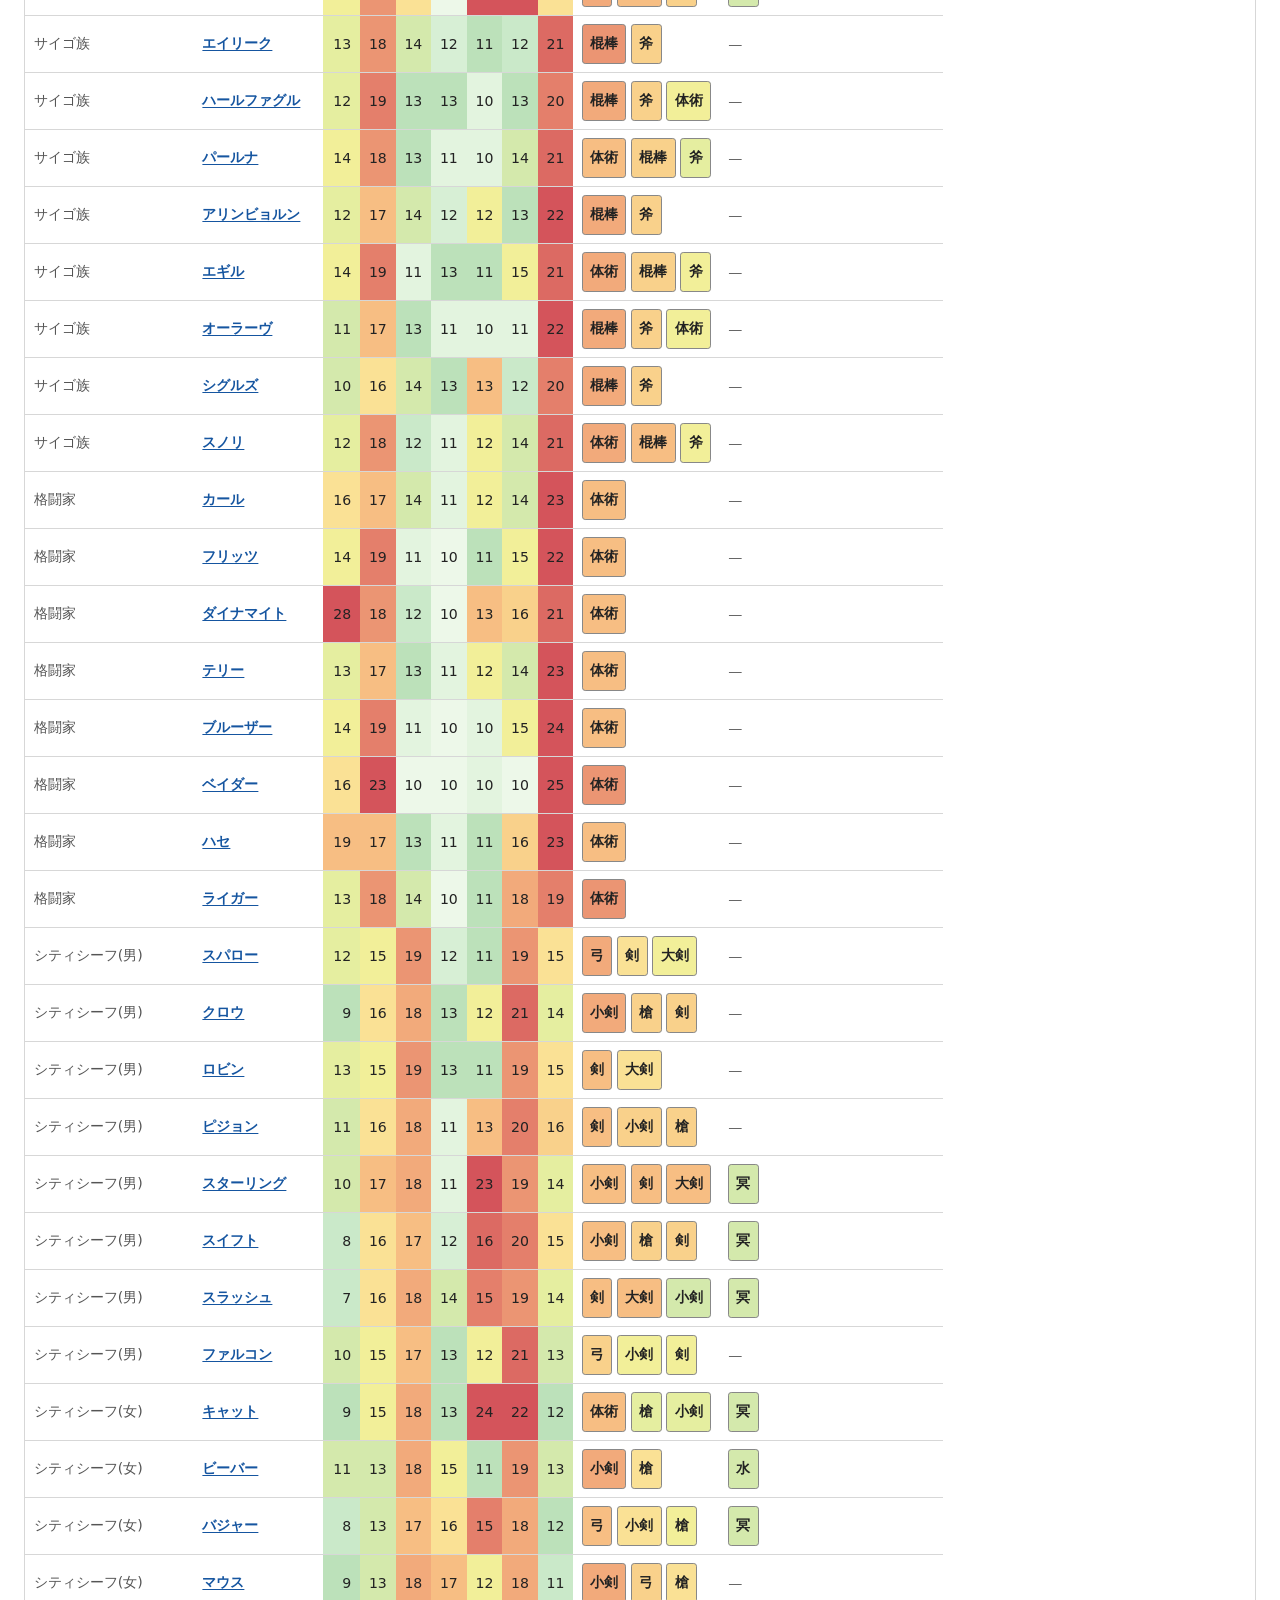
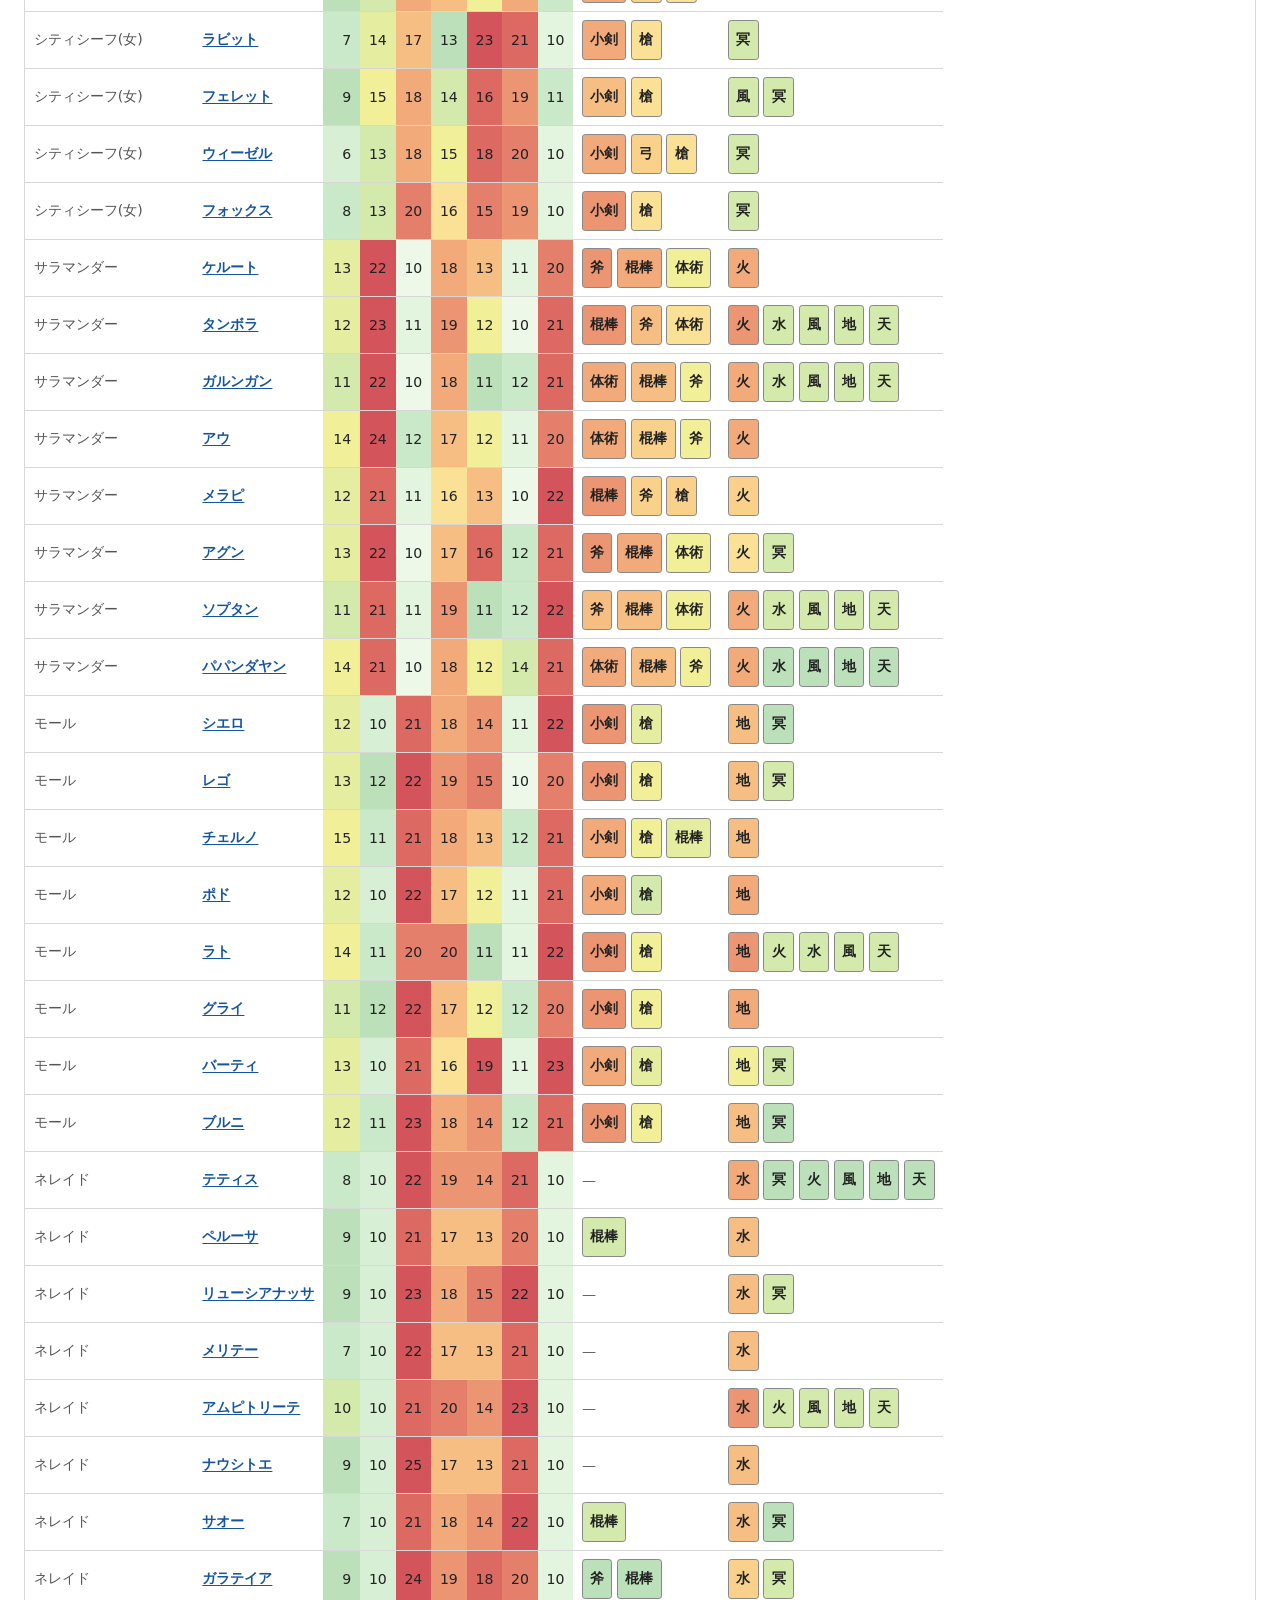
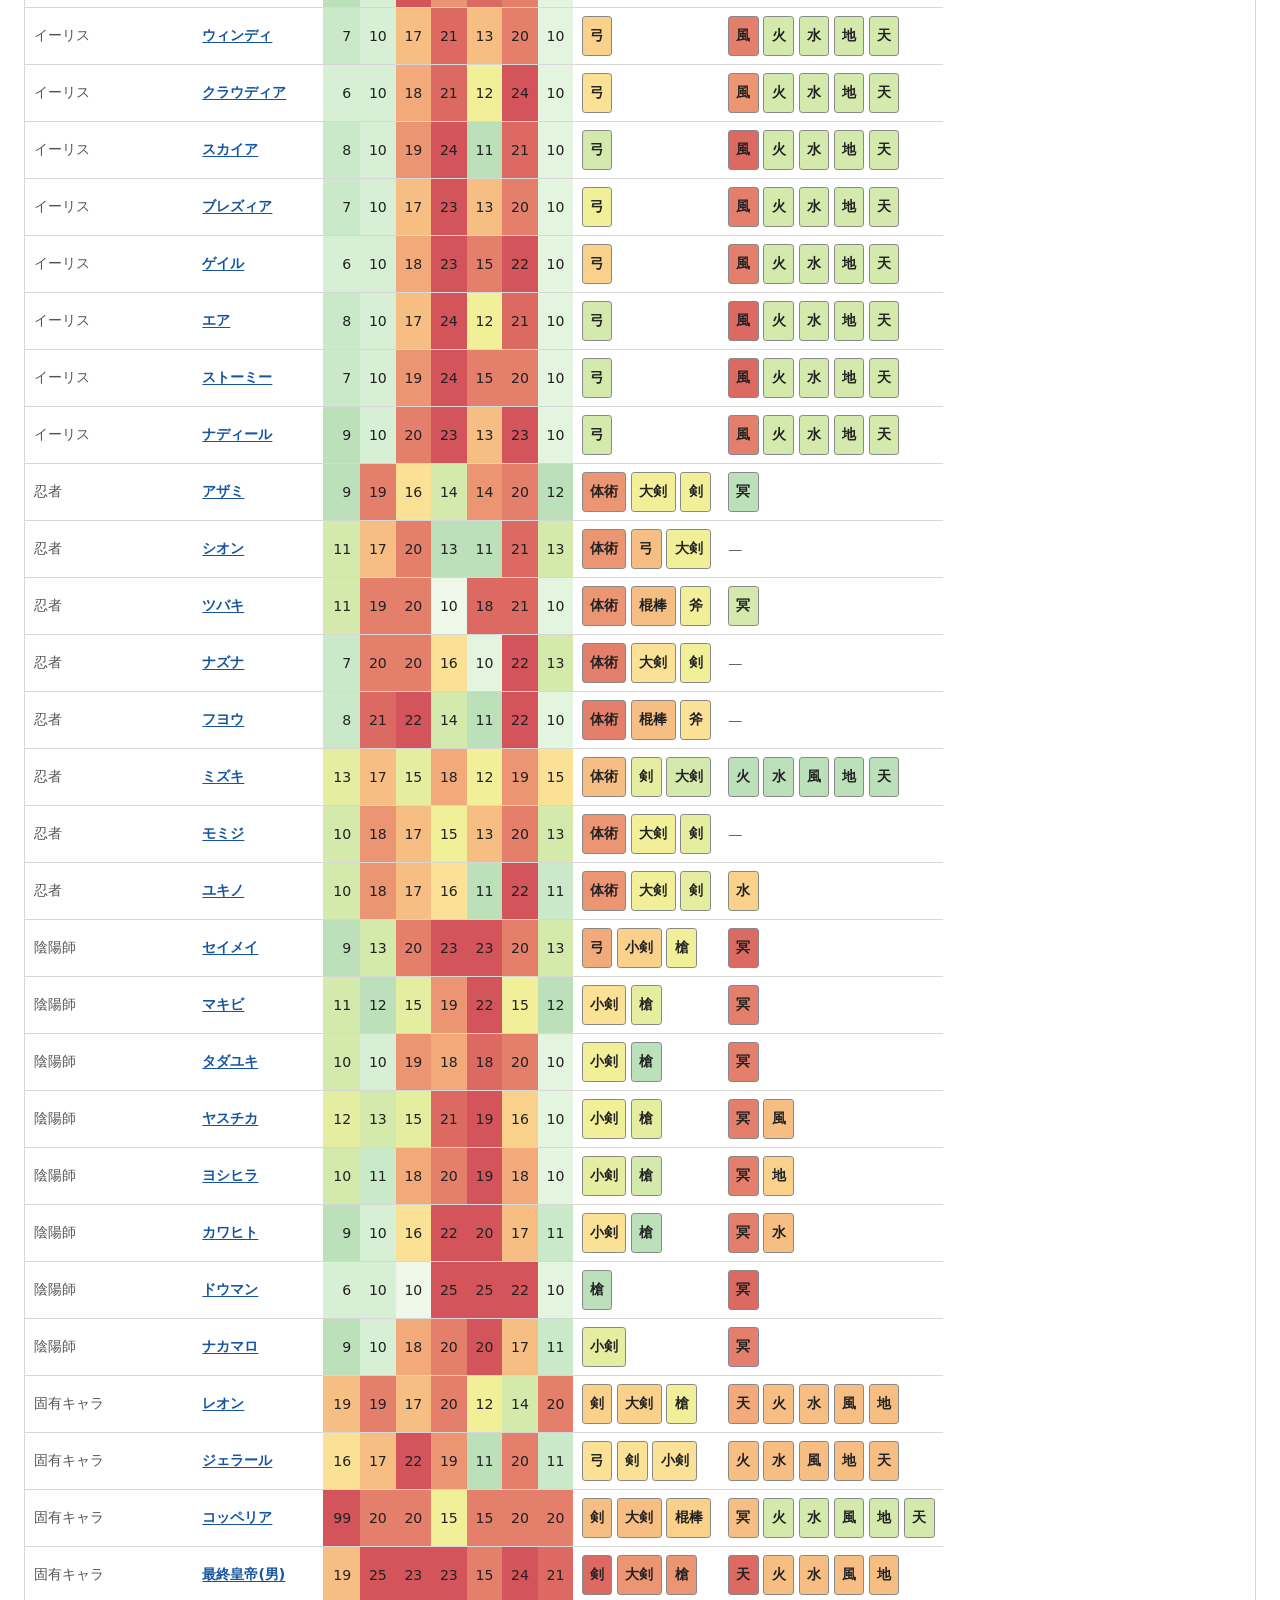
==== commit ad1f25a7: "Prepare public guide metadata" ====
--- a/site/index.html
+++ b/site/index.html
@@ -3,14 +3,14 @@
   <head>
     <meta charset="utf-8">
     <meta name="viewport" content="width=device-width, initial-scale=1">
-    <meta name="description" content="ロマンシング サ・ガ2の仲間キャラクター向け武器ガイド">
-    <title>RS2 キャラクターガイド</title>
+    <meta name="description" content="ロマンシング サ・ガ2の仲間キャラクター情報">
+    <title>ロマンシング サ・ガ2 キャラクター情報</title>
     <link rel="icon" type="image/svg+xml" href="data:image/svg+xml,%3Csvg xmlns='http://www.w3.org/2000/svg' viewBox='0 0 64 64'%3E%3Crect width='64' height='64' rx='10' fill='%2311192c'/%3E%3Cpath d='M17 46 42 16l6 6-25 30z' fill='%23e9b758'/%3E%3Cpath d='m14 50 7-7 4 4-7 7z' fill='%23f5dfaa'/%3E%3C/svg%3E">
     <link rel="stylesheet" href="style.css">
   </head>
   <body>
     <header class="site-header">
-      <h1>キャラクターガイド</h1>
+      <h1>ロマンシング サ・ガ2 キャラクター情報</h1>
       <p class="header-links"><a href="formula.html">計算式</a></p>
     </header>
 
